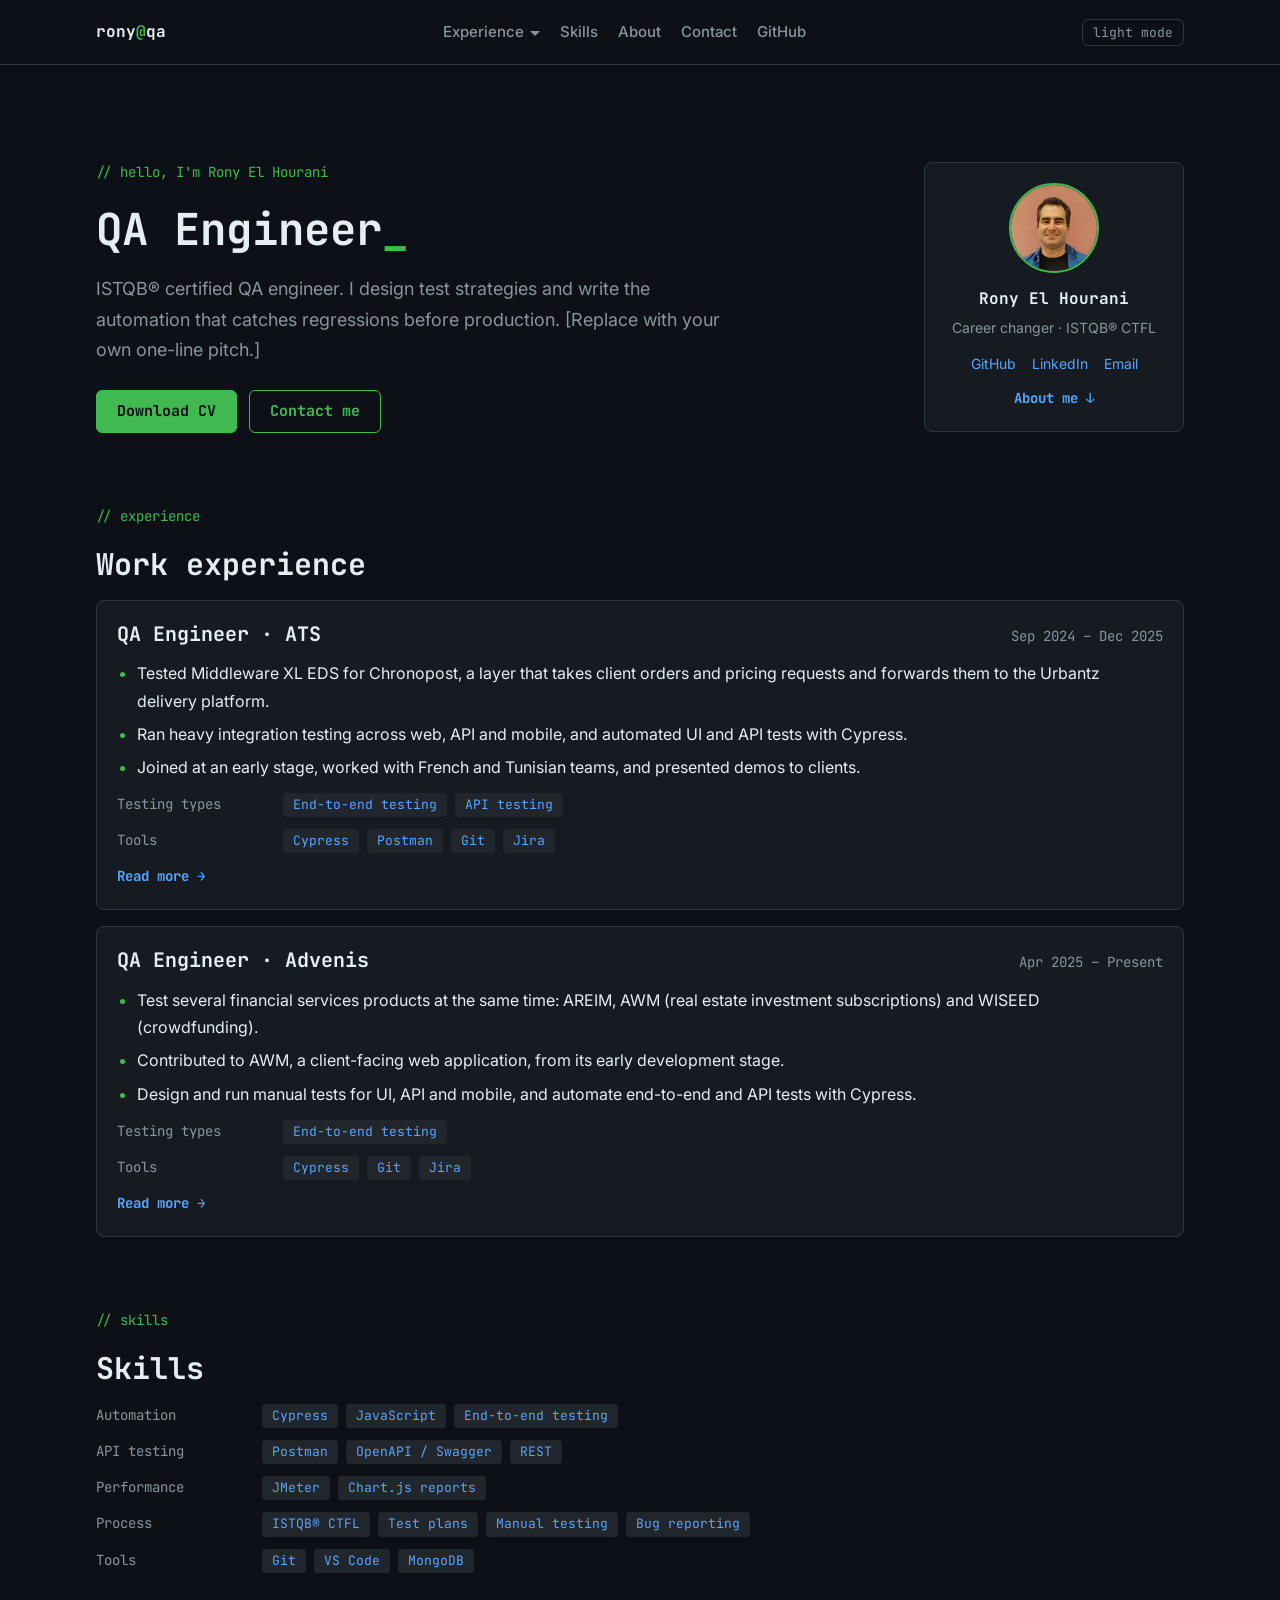
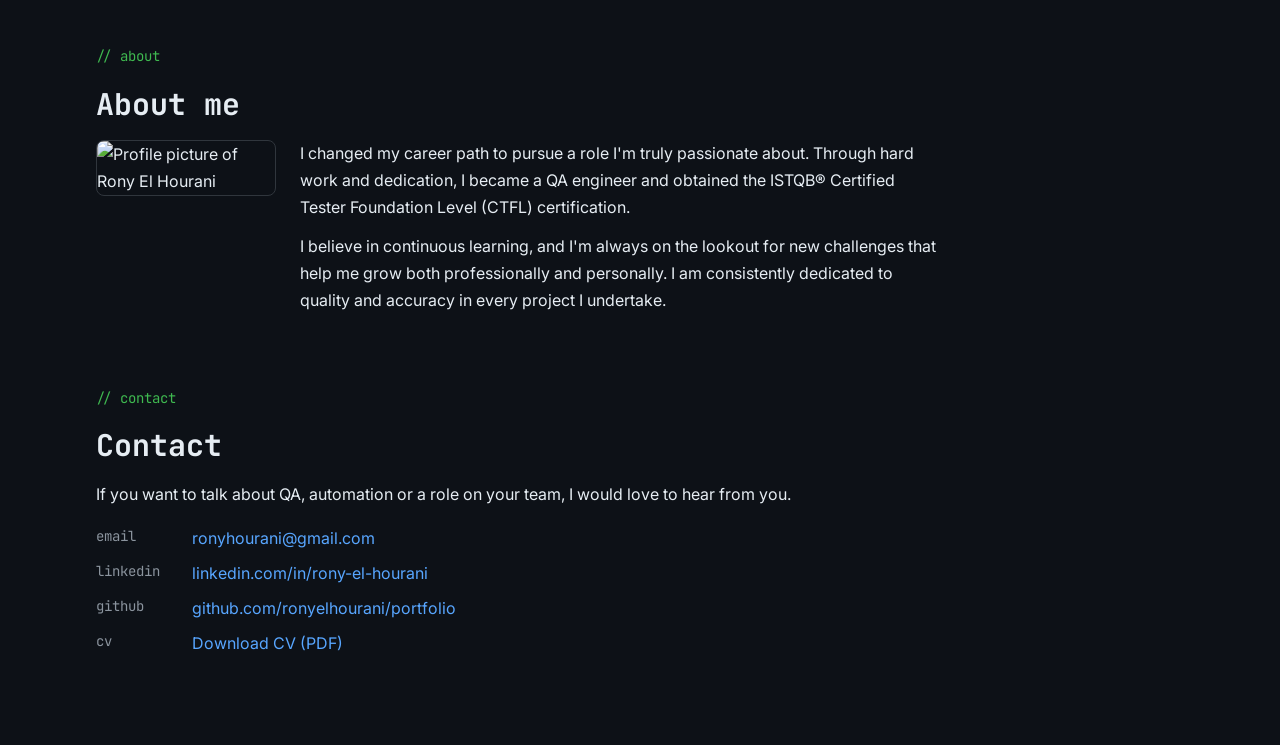
==== index.html @ 50ae33d1 "[Experience] structure ATS and Advenis pages by project and split testing types from tools Co-Author" ====
<!DOCTYPE html>
<html lang="en">
  <head>
    <meta charset="utf-8" />
    <meta name="viewport" content="width=device-width, initial-scale=1" />
    <title>Rony El Hourani - QA Engineer</title>
    <!-- Google tag (gtag.js) -->
    <script
      async
      src="https://www.googletagmanager.com/gtag/js?id=G-P032M511N7"
    ></script>
    <script src="analytics.js"></script>
    <script src="theme-init.js"></script>
    <link rel="stylesheet" href="common.css" />
    <link rel="stylesheet" href="index.css" />
    <script src="commonScript.js" defer></script>
  </head>

  <body>
    <header class="site-header">
      <div class="site-header-inner section-layout">
        <a class="brand" href="index.html">rony<span>@</span>qa</a>
        <nav class="menu">
          <div class="menu-dropdown">
            <a href="#" class="menu-dropdown-toggle">Experience</a>
            <div class="menu-dropdown-list">
              <a href="experience/ats.html">ATS</a>
              <a href="experience/advenis.html">Advenis</a>
            </div>
          </div>
          <a href="#skills">Skills</a>
          <a href="#projects" hidden>Projects</a>
          <a href="#about">About</a>
          <a href="#contact">Contact</a>
          <a
            href="https://github.com/ronyelhourani/portfolio"
            target="_blank"
            rel="noopener noreferrer"
            >GitHub</a
          >
        </nav>
        <button type="button" class="theme-toggle">light mode</button>
      </div>
    </header>

    <main>
      <!-- HERO -->
      <section class="hero section-layout section-properties">
        <div class="hero-main">
          <p class="eyebrow">// hello, I'm Rony El Hourani</p>
          <h1>QA Engineer<span class="cursor">_</span></h1>
          <p class="hero-pitch">
            ISTQB&reg; certified QA engineer. I design test strategies and
            write the automation that catches regressions before production.
            [Replace with your own one-line pitch.]
          </p>
          <div class="hero-actions">
            <a href="cv/Rony-El-Hourani-CV.pdf" class="btn" target="_blank" rel="noopener noreferrer">Download CV</a>
            <a href="#contact" class="btn btn-outline">Contact me</a>
          </div>
        </div>
        <aside class="hero-profile">
          <img
            src="images/profile-face.jpg"
            alt="Rony El Hourani"
            class="hero-profile-photo"
            width="90"
            height="90"
          />
          <p class="hero-profile-name">Rony El Hourani</p>
          <p class="hero-profile-line">Career changer &middot; ISTQB&reg; CTFL</p>
          <ul class="hero-profile-links">
            <li><a href="https://github.com/ronyelhourani/portfolio" target="_blank" rel="noopener noreferrer">GitHub</a></li>
            <li><a href="https://www.linkedin.com/in/rony-el-hourani" target="_blank" rel="noopener noreferrer">LinkedIn</a></li>
            <li><a href="mailto:ronyhourani@gmail.com">Email</a></li>
          </ul>
          <a href="#about" class="hero-profile-about">About me &darr;</a>
        </aside>
      </section>

      <!-- EXPERIENCE -->
      <section id="experience" class="section-layout section-properties">
        <p class="eyebrow">// experience</p>
        <h2>Work experience</h2>
        <ul class="job-cards">
          <li class="job-card">
            <div class="job-card-header">
              <h3>QA Engineer &middot; ATS</h3>
              <span class="job-card-dates">Sep 2024 &ndash; Dec 2025</span>
            </div>
            <ul class="job-card-bullets">
              <li>Tested Middleware XL EDS for Chronopost, a layer that takes client orders and pricing requests and forwards them to the Urbantz delivery platform.</li>
              <li>Ran heavy integration testing across web, API and mobile, and automated UI and API tests with Cypress.</li>
              <li>Joined at an early stage, worked with French and Tunisian teams, and presented demos to clients.</li>
            </ul>
            <dl class="skills-list">
              <div class="skills-group">
                <dt>Testing types</dt>
                <dd class="tags">
                  <span class="tag">End-to-end testing</span>
                  <span class="tag">API testing</span>
                </dd>
              </div>
              <div class="skills-group">
                <dt>Tools</dt>
                <dd class="tags">
                  <span class="tag">Cypress</span>
                  <span class="tag">Postman</span>
                  <span class="tag">Git</span>
                  <span class="tag">Jira</span>
                </dd>
              </div>
            </dl>
            <a href="experience/ats.html" class="job-card-link">Read more &rarr;</a>
          </li>
          <li class="job-card">
            <div class="job-card-header">
              <h3>QA Engineer &middot; Advenis</h3>
              <span class="job-card-dates">Apr 2025 &ndash; Present</span>
            </div>
            <ul class="job-card-bullets">
              <li>Test several financial services products at the same time: AREIM, AWM (real estate investment subscriptions) and WISEED (crowdfunding).</li>
              <li>Contributed to AWM, a client-facing web application, from its early development stage.</li>
              <li>Design and run manual tests for UI, API and mobile, and automate end-to-end and API tests with Cypress.</li>
            </ul>
            <dl class="skills-list">
              <div class="skills-group">
                <dt>Testing types</dt>
                <dd class="tags">
                  <span class="tag">End-to-end testing</span>
                </dd>
              </div>
              <div class="skills-group">
                <dt>Tools</dt>
                <dd class="tags">
                  <span class="tag">Cypress</span>
                  <span class="tag">Git</span>
                  <span class="tag">Jira</span>
                </dd>
              </div>
            </dl>
            <a href="experience/advenis.html" class="job-card-link">Read more &rarr;</a>
          </li>
        </ul>
      </section>

      <!-- SKILLS -->
      <section id="skills" class="section-layout section-properties">
        <p class="eyebrow">// skills</p>
        <h2>Skills</h2>
        <dl class="skills-list">
          <div class="skills-group">
            <dt>Automation</dt>
            <dd class="tags">
              <span class="tag">Cypress</span>
              <span class="tag">JavaScript</span>
              <span class="tag">End-to-end testing</span>
            </dd>
          </div>
          <div class="skills-group">
            <dt>API testing</dt>
            <dd class="tags">
              <span class="tag">Postman</span>
              <span class="tag">OpenAPI / Swagger</span>
              <span class="tag">REST</span>
            </dd>
          </div>
          <div class="skills-group">
            <dt>Performance</dt>
            <dd class="tags">
              <span class="tag">JMeter</span>
              <span class="tag">Chart.js reports</span>
            </dd>
          </div>
          <div class="skills-group">
            <dt>Process</dt>
            <dd class="tags">
              <span class="tag">ISTQB&reg; CTFL</span>
              <span class="tag">Test plans</span>
              <span class="tag">Manual testing</span>
              <span class="tag">Bug reporting</span>
            </dd>
          </div>
          <div class="skills-group">
            <dt>Tools</dt>
            <dd class="tags">
              <span class="tag">Git</span>
              <span class="tag">VS Code</span>
              <span class="tag">MongoDB</span>
            </dd>
          </div>
        </dl>
      </section>

      <!-- EARLIER PROJECTS -->
      <section id="projects" class="section-layout section-properties" hidden>
        <p class="eyebrow">// earlier projects</p>
        <h2>Earlier projects</h2>
        <p class="section-intro">
          Before my first QA job, I built these projects to learn the craft:
          test plans, bug reports and test automation, mainly with Cypress.
        </p>
        <ul class="project-cards-list">
          <!-- End-to-end testing of Twitter-Clone -->
          <li class="project-card">
            <a
              href="projects/qa/twitter-clone-e2e/twitter-clone.html"
              class="project-card-link"
            >
              <div class="title-and-chip">
                <h3>Twitter-Clone</h3>
                <span class="project-card-chip">End-to-End</span>
              </div>
              <p class="project-card-link-description">
                End-to-end testing of Twitter-Clone
              </p>
              <div class="tags">
                <span class="tag">Cypress</span>
                <span class="tag">JavaScript</span>
                <span class="tag">MongoDB</span>
              </div>
              <figure class="project-card-image">
                <img
                  src="images/project-card-images/twitter-clone-e2e-card-link.png"
                  alt="Twitter-Clone-end-to-end-testing"
                  loading="lazy"
                />
              </figure>
              <p class="see-more">See more &rarr;</p>
            </a>
          </li>
          <!-- End-to-end testing of Billzer -->
          <li class="project-card">
            <a
              href="projects/qa/billzer/billzer.html"
              class="project-card-link"
            >
              <div class="title-and-chip">
                <h3>Billzer</h3>
                <span class="project-card-chip">End-to-End</span>
              </div>
              <p class="project-card-link-description">
                End-to-end testing of Billzer
              </p>
              <div class="tags">
                <span class="tag">Cypress</span>
                <span class="tag">JavaScript</span>
              </div>
              <figure class="project-card-image">
                <img
                  src="images/project-card-images/billzer-card-link.png"
                  alt="Billzer-end-to-end-testing"
                  loading="lazy"
                />
              </figure>
              <p class="see-more">See more &rarr;</p>
            </a>
          </li>
          <!-- End-to-end testing of TodoListMe -->
          <li class="project-card">
            <a
              href="projects/qa/todolistme/todolistme.html"
              class="project-card-link"
            >
              <div class="title-and-chip">
                <h3>TodoListMe</h3>
                <span class="project-card-chip">End-to-End</span>
              </div>
              <p class="project-card-link-description">
                End-to-end testing of TodoListMe
              </p>
              <div class="tags">
                <span class="tag">Cypress</span>
                <span class="tag">JavaScript</span>
              </div>
              <figure class="project-card-image">
                <img
                  src="images/project-card-images/todolistme-card-link.png"
                  alt="TodoListMe-end-to-end-testing"
                  loading="lazy"
                />
              </figure>
              <p class="see-more">See more &rarr;</p>
            </a>
          </li>
          <!-- API testing of Twitter-Clone -->
          <li class="project-card">
            <a
              href="projects/qa/twitter-clone-API-testing/twitter-clone-API.html"
              class="project-card-link"
            >
              <div class="title-and-chip">
                <h3>Twitter-Clone</h3>
                <span class="project-card-chip">API</span>
              </div>
              <p class="project-card-link-description">
                API testing of Twitter-Clone
              </p>
              <div class="tags">
                <span class="tag">Cypress</span>
                <span class="tag">JavaScript</span>
                <span class="tag">Postman</span>
                <span class="tag">OpenAPI / Swagger</span>
                <span class="tag">MongoDB</span>
              </div>
              <figure class="project-card-image">
                <img
                  src="images/project-card-images/twitter-clone-API-card-link.png"
                  alt="Twitter-Clone-API-testing"
                  loading="lazy"
                />
              </figure>
              <p class="see-more">See more &rarr;</p>
            </a>
          </li>
          <!-- API testing of REST Countries -->
          <li class="project-card">
            <a
              href="projects/qa/restcountries/restcountries.html"
              class="project-card-link"
            >
              <div class="title-and-chip">
                <h3>REST Countries</h3>
                <span class="project-card-chip">API</span>
              </div>
              <p class="project-card-link-description">
                API testing of REST Countries
              </p>
              <div class="tags">
                <span class="tag">Cypress</span>
                <span class="tag">JavaScript</span>
                <span class="tag">Postman</span>
                <span class="tag">OpenAPI / Swagger</span>
              </div>
              <figure class="project-card-image">
                <img
                  src="images/project-card-images/restcountries-card-link.png"
                  alt="Restcountries-API-testing"
                  loading="lazy"
                />
              </figure>
              <p class="see-more">See more &rarr;</p>
            </a>
          </li>
          <!-- Twitter-Clone-Performance-testing -->
          <li class="project-card">
            <a
              href="projects/qa/twitter-clone-performance-testing/twitter-clone-performance.html"
              class="project-card-link"
            >
              <div class="title-and-chip">
                <h3>Twitter-Clone</h3>
                <span class="project-card-chip">Performance</span>
              </div>
              <p class="project-card-link-description">
                Performance testing of Twitter-Clone
              </p>
              <div class="tags">
                <span class="tag">JMeter</span>
              </div>
              <figure class="project-card-image">
                <img
                  src="images/project-card-images/twitter-clone-performance-card-link.png"
                  alt="Twitter-Clone-performance-testing"
                  loading="lazy"
                />
              </figure>
              <p class="see-more">See more &rarr;</p>
            </a>
          </li>
        </ul>
      </section>

      <!-- ABOUT -->
      <section id="about" class="section-layout section-properties">
        <p class="eyebrow">// about</p>
        <h2>About me</h2>
        <div class="about-content">
          <img
            src="images/Profile-picture2.jpg"
            alt="Profile picture of Rony El Hourani"
            class="about-picture"
            loading="lazy"
          />
          <div class="about-text">
            <p>
              I changed my career path to pursue a role I'm truly passionate
              about. Through hard work and dedication, I became a QA engineer
              and obtained the ISTQB&reg; Certified Tester Foundation Level
              (CTFL) certification.
            </p>
            <p>
              I believe in continuous learning, and I'm always on the lookout
              for new challenges that help me grow both professionally and
              personally. I am consistently dedicated to quality and accuracy
              in every project I undertake.
            </p>
          </div>
        </div>
      </section>

      <!-- CONTACT -->
      <section id="contact" class="contact section-layout section-properties">
        <p class="eyebrow">// contact</p>
        <h2>Contact</h2>
        <p>
          If you want to talk about QA, automation or a role on your team, I
          would love to hear from you.
        </p>
        <ul class="contact-list">
          <li>
            <span class="contact-label">email</span>
            <a href="mailto:ronyhourani@gmail.com">ronyhourani@gmail.com</a>
          </li>
          <li>
            <span class="contact-label">linkedin</span>
            <a
              href="https://www.linkedin.com/in/rony-el-hourani"
              target="_blank"
              rel="noopener noreferrer"
              >linkedin.com/in/rony-el-hourani</a
            >
          </li>
          <li>
            <span class="contact-label">github</span>
            <a
              href="https://github.com/ronyelhourani/portfolio"
              target="_blank"
              rel="noopener noreferrer"
              >github.com/ronyelhourani/portfolio</a
            >
          </li>
          <li>
            <span class="contact-label">cv</span>
            <a href="cv/Rony-El-Hourani-CV.pdf" target="_blank" rel="noopener noreferrer">Download CV (PDF)</a>
          </li>
        </ul>
      </section>
    </main>
  </body>
</html>
---- common.css ----
@import url("https://fonts.googleapis.com/css2?family=Inter:wght@400;500;600&family=JetBrains+Mono:wght@400;500;700&display=swap");

/* Design: dark and technical. Dark is the default, light is a toggle (data-theme="light" on <html>). */
:root {
  --bg: #0d1117;
  --surface: #161b22;
  --surface-2: #21262d;
  --border: #30363d;
  --text: #e6edf3;
  --muted: #8b949e;
  --accent: #3fb950;
  --accent-fg: #0d1117;
  --link: #58a6ff;
  --pass: #3fb950;
  --fail: #f85149;
  --terminal-bg: #010409;
  --terminal-text: #e6edf3;

  --font-body: Inter, system-ui, "Segoe UI", sans-serif;
  --font-mono: "JetBrains Mono", ui-monospace, Consolas, monospace;

  --text-size: 16px;
  --radius: 8px;
  --header-height: 64px;
  color-scheme: dark;
}

:root[data-theme="light"] {
  --bg: #ffffff;
  --surface: #f6f8fa;
  --surface-2: #eaeef2;
  --border: #d0d7de;
  --text: #1f2328;
  --muted: #59636e;
  --accent: #1a7f37;
  --accent-fg: #ffffff;
  --link: #0969da;
  --pass: #1a7f37;
  --fail: #cf222e;
  --terminal-bg: #0d1117;
  --terminal-text: #e6edf3;
  color-scheme: light;
}

/* Lets the hidden attribute win over display rules such as .section-properties */
[hidden] {
  display: none !important;
}

/*      --------------------        ELEMENTS        -----------------------------       */
* {
  margin: 0;
  padding: 0;
  box-sizing: border-box;
}

html {
  scroll-behavior: smooth;
}

@media (prefers-reduced-motion: reduce) {
  html {
    scroll-behavior: auto;
  }
}

[id] {
  scroll-margin-top: calc(var(--header-height) + 16px);
}

body {
  background-color: var(--bg);
  color: var(--text);
  font-family: var(--font-body);
  font-size: var(--text-size);
  line-height: 1.7;
  padding-bottom: 40px;
}

img {
  max-width: 100%;
}

a {
  color: var(--link);
  text-decoration: none;
}

a:hover {
  text-decoration: underline;
}

a:focus-visible,
button:focus-visible {
  outline: 2px solid var(--accent);
  outline-offset: 2px;
}

ul {
  list-style: none;
}

h1,
h2,
h3,
h4,
h5 {
  font-family: var(--font-mono);
  color: var(--text);
  line-height: 1.3;
  text-wrap: balance;
}

h1 {
  font-size: clamp(28px, 5vw, 44px);
}

h2 {
  font-size: clamp(22px, 3.5vw, 30px);
}

h3 {
  font-size: 20px;
}

h4 {
  font-size: 17px;
}

p {
  color: var(--text);
}

::-webkit-scrollbar {
  width: 8px;
  height: 8px;
}

::-webkit-scrollbar-thumb {
  background: var(--border);
  border-radius: 10px;
}

/*      --------------------        COMPONENTS        -----------------------------       */
.section-layout {
  max-width: 1088px;
  margin-left: auto;
  margin-right: auto;
  width: calc(100% - 32px);
}

.section-properties {
  display: flex;
  flex-direction: column;
  gap: 16px;
  padding-top: 48px;
}

@media screen and (min-width: 768px) {
  .section-properties {
    padding-top: 72px;
  }
}

/* Small section label, e.g. "// experience" */
.eyebrow {
  font-family: var(--font-mono);
  font-size: 14px;
  color: var(--accent);
}

/* BUTTONS (use on <a> or <button>) */
.btn {
  display: inline-block;
  padding: 10px 20px;
  font-family: var(--font-mono);
  font-size: 15px;
  font-weight: 700;
  line-height: 1.4;
  border-radius: 6px;
  border: 1px solid var(--accent);
  background-color: var(--accent);
  color: var(--accent-fg);
  cursor: pointer;
}

.btn:hover {
  text-decoration: none;
  opacity: 0.9;
}

.btn-outline {
  background-color: transparent;
  color: var(--accent);
}

/* TAGS (tools and skills) */
.tags {
  display: flex;
  flex-wrap: wrap;
  gap: 8px;
}

.tag {
  font-family: var(--font-mono);
  font-size: 13px;
  line-height: 1.4;
  padding: 3px 10px;
  border-radius: 4px;
  background-color: var(--surface-2);
  color: var(--link);
}

/* THe goal of this class is to remove some content when reading the portfolio on a small screen so that the small screen is not filled with long paragraphs */
@media screen and (max-width: 800px) {
  .sentences-removed-on-small-screen {
    display: none;
  }
}

/* COMPONENT: Text-and-icons */
.text-and-icons-list {
  display: flex;
  flex-wrap: wrap;
  align-items: center;
  row-gap: 6px;
  column-gap: 16px;
}

/* COMPONENT: text-and-icon */
.text-and-icon {
  display: inline-flex;
  align-items: baseline;
  gap: 6px;
}

.text-and-icon a {
  color: var(--muted);
  font-weight: 500;
}

.text-and-icon a:hover {
  color: var(--accent);
}

.text-and-icon i {
  color: var(--muted);
}

.text-and-icon .logo-image {
  width: 16px;
  align-self: center;
}

/* ----------------------------     HEADER / NAVIGATION ---------------------------------    */
.site-header {
  position: sticky;
  top: 0;
  z-index: 100;
  background-color: var(--bg);
  border-bottom: 1px solid var(--border);
}

.site-header-inner {
  min-height: var(--header-height);
  display: flex;
  flex-wrap: wrap;
  align-items: center;
  justify-content: space-between;
  column-gap: 24px;
  row-gap: 4px;
  padding-block: 8px;
}

.brand {
  font-family: var(--font-mono);
  font-weight: 700;
  color: var(--text);
}

.brand:hover {
  text-decoration: none;
}

.brand span {
  color: var(--accent);
}

.menu {
  display: flex;
  flex-wrap: wrap;
  align-items: center;
  gap: 4px 20px;
  font-size: 15px;
}

.menu a {
  color: var(--muted);
  font-weight: 500;
}

.menu a:hover {
  color: var(--text);
  text-decoration: none;
}

/* EXPERIENCE DROPDOWN */
.menu-dropdown {
  position: relative;
}

.menu-dropdown-toggle::after {
  content: "";
  display: inline-block;
  margin-left: 6px;
  vertical-align: middle;
  border-top: 5px solid currentColor;
  border-left: 5px solid transparent;
  border-right: 5px solid transparent;
}

.menu-dropdown-list {
  display: none;
  flex-direction: column;
  position: absolute;
  top: 100%;
  left: 0;
  margin-top: 8px;
  min-width: 160px;
  padding: 6px 0;
  background-color: var(--surface);
  border: 1px solid var(--border);
  border-radius: 6px;
}

.menu-dropdown-list a {
  padding: 6px 20px;
}

.menu-dropdown-list a:hover {
  background-color: var(--surface-2);
}

.menu-dropdown.open .menu-dropdown-list {
  display: flex;
}

.theme-toggle {
  font-family: var(--font-mono);
  font-size: 13px;
  padding: 4px 10px;
  border-radius: 6px;
  border: 1px solid var(--border);
  background-color: transparent;
  color: var(--muted);
  cursor: pointer;
}

.theme-toggle:hover {
  color: var(--text);
  border-color: var(--muted);
}

/* -----------------      CONTACT / FOOTER -------------------------    */
.contact {
  margin-bottom: 48px;
}

/* -----------------   ACCORDION ----------------------  */
.accordion-item {
  cursor: pointer;
  gap: 0;
  transition: gap 0.2s;
}

.accordion-title {
  position: relative;
  display: flex;
  align-items: center;
  justify-content: space-between;
}

/* The below is related to JavaScript */
.accordion-item .accordion-hidden-content {
  width: 100%;
  overflow: hidden;
  max-height: 0px;
  transition: max-height 0.5s;
}

.accordion-item.open {
  gap: 20px;
  transition: gap 0.2s;
}

.accordion-item.open .accordion-hidden-content {
  overflow: auto;
  max-height: 400px;
  transition: max-height 0.5s;
}

.accordion-title .accordion-title-icon {
  font-family: var(--font-mono);
  font-size: 20px;
  color: var(--accent);
  padding-right: 10px;
  padding-left: 30px;
  align-self: flex-start;
}

/* -------------------    PROJECT DETAILS ------------------    */
.project-details {
  padding-bottom: 24px;
}

.project-details h1 {
  font-size: clamp(24px, 4vw, 34px);
}

.project-details h2 {
  font-size: 24px;
}

.project-details h3 {
  font-size: 20px;
}

.project-details h4 {
  font-size: 17px;
}

.project-details h5 {
  font-size: 16px;
}

/* -------  Project-intro ------ */
.project-intro p,
.project-intro span {
  font-size: 15px;
}

.project-intro .project-introduction {
  margin-top: 8px;
}

.project-introduction a {
  color: var(--link);
  font-size: 15px;
}

.project-intro .text-and-icons-list {
  margin-top: 8px;
}

.project-intro .text-and-icons-list .text-and-icon a {
  font-size: 15px;
}

.project-intro hr {
  margin-top: 16px;
  border: 0;
  border-top: 1px solid var(--border);
}

/* ------- Project-content ------ */
.project-content {
  display: flex;
  gap: 32px;
}

.project-content * {
  font-size: 16px;
}

.project-content-main {
  width: 100%;
  min-width: 0;
}

@media screen and (min-width: 1024px) {
  .project-content-main {
    max-width: calc(100% - 250px);
  }
}

.project-content-main .project-content-section {
  /* We added a transparent border in order to prevent margin-collapse */
  border: 1px solid transparent;
}

.project-content-section .project-section-title {
  margin-top: 25px;
  margin-bottom: 25px;
}

.project-section-title {
  padding-left: 16px;
  position: relative;
}

.project-section-title::before {
  content: "";
  position: absolute;
  top: 0;
  left: 0;
  width: 4px;
  height: 100%;
  background: var(--accent);
  border-radius: 2px;
}

.project-content-section .project-section-title.first-section-title {
  margin-top: 20px;
}

.project-content-section .project-section-details {
  margin-top: 20px;
  margin-bottom: 20px;
  display: flex;
  flex-direction: column;
  gap: 20px;
}

.project-section-details a {
  color: var(--link);
  font-weight: 400;
}

.project-video {
  width: 100%;
  height: 400px;
  border: 0;
}

/* COMPONENT: project-test-cases */
.project-test-cases {
  display: flex;
  flex-direction: column;
  gap: 20px;
}

.test-suite {
  display: flex;
  flex-direction: column;
  padding: 12px 16px;
  background-color: var(--surface);
  border: 1px solid var(--border);
  border-radius: var(--radius);
}

.test-suite-table {
  width: 100%;
  max-height: 400px;
  overflow: auto;
}

.test-suite-table tr {
  border-bottom: 1px solid var(--border);
}

.test-suite-table th,
.test-suite-table td {
  padding: 10px;
  text-align: left;
  vertical-align: top;
}

.test-case-plan-column {
  width: 20%;
  min-width: 50px;
}

.test-case-action-column {
  width: 40%;
  min-width: 300px;
}

.test-case-expectedResults-column {
  width: 40%;
  min-width: 300px;
}

.test-case-title {
  font-weight: 700;
}

/* COMPONENT: project-test-report (always a terminal, in both themes) */
.project-test-report {
  width: 100%;
  max-height: 400px;
  overflow: auto;
  background-color: var(--terminal-bg);
  border: 1px solid var(--border);
  border-radius: var(--radius);
  padding: 8px 12px;
}

.project-test-report p {
  font-family: var(--font-mono);
  color: var(--terminal-text);
}

.status-pass {
  color: var(--pass);
}

.status-fail {
  color: var(--fail);
}

/* COMPONENT: project-bug-report */
.project-bug-report {
  padding-top: 20px;
  border-top: 1px solid var(--border);
  display: flex;
  flex-direction: column;
  gap: 20px;
}

.bug {
  display: flex;
  flex-direction: column;
}

.bug-description {
  display: flex;
  flex-direction: column;
  gap: 10px;
}

.bug-description ol {
  padding-left: 40px;
}

.bug img {
  max-width: 500px;
}

/* COMPONENT: project-specifications */
.project-specifications {
  display: flex;
  flex-direction: column;
  width: 100%;
  overflow: auto;
  max-height: 400px;
}

.project-specifications li {
  padding-left: 20px;
}

/* -----------  COMPONENT: Table of contents --------  */
.table-of-contents {
  display: none;
}

@media screen and (min-width: 1024px) {
  .table-of-contents {
    display: block;
    width: 250px;
    padding-top: 16px;
    padding-bottom: 16px;
    position: sticky;
    top: calc(var(--header-height) + 32px);
    align-self: flex-start;
  }
}

.table-of-contents .table-of-contents-content {
  margin-top: 16px;
}

.table-of-contents-content {
  display: flex;
  flex-direction: column;
  gap: 8px;
}

.table-of-contents-section-title {
  color: var(--muted);
  font-weight: 500;
  font-size: 14px;
}

.table-of-contents-section-title:hover,
.table-of-contents-section-title:focus {
  color: var(--accent);
}

/* ------------       PERFORMANCE   ----------------   */
.scenario-implementation {
  display: flex;
  flex-direction: column;
}

.scenario-implementation img {
  max-width: 1200px;
}

.chart-container {
  width: 100%;
  overflow: auto;
}

canvas {
  display: block;
  margin: auto;
  width: 800px;
  height: 400px;
}

/* Chart.js draws dark text, so the chart always sits on a light panel in both themes */
.chart-container {
  background-color: #ffffff;
  border-radius: var(--radius);
}
---- index.css ----
/* COMPONENT: hero (headline on the left, small profile card on the right) */
.hero {
  padding-top: 64px;
  flex-direction: row;
  flex-wrap: wrap;
  align-items: center;
  justify-content: space-between;
  gap: 32px;
}

@media screen and (min-width: 768px) {
  .hero {
    padding-top: 96px;
  }
}

.hero-main {
  flex: 1 1 380px;
  min-width: 0;
  display: flex;
  flex-direction: column;
  gap: 16px;
}

.hero-profile {
  flex: 0 1 260px;
  min-width: 0;
  display: flex;
  flex-direction: column;
  align-items: center;
  gap: 4px;
  padding: 20px;
  text-align: center;
  background-color: var(--surface);
  border: 1px solid var(--border);
  border-radius: var(--radius);
}

.hero-profile-photo {
  width: 90px;
  height: 90px;
  border-radius: 50%;
  object-fit: cover;
  border: 2px solid var(--accent);
}

.hero-profile-name {
  margin-top: 8px;
  font-family: var(--font-mono);
  font-weight: 700;
}

.hero-profile-line {
  font-size: 14px;
  color: var(--muted);
}

.hero-profile-links {
  display: flex;
  flex-wrap: wrap;
  justify-content: center;
  gap: 4px 16px;
  margin-top: 8px;
  font-size: 14px;
}

.hero-profile-about {
  margin-top: 8px;
  font-family: var(--font-mono);
  font-size: 14px;
  font-weight: 700;
}

.hero .cursor {
  color: var(--accent);
  animation: blink 1.1s steps(1) infinite;
}

@keyframes blink {
  50% {
    opacity: 0;
  }
}

@media (prefers-reduced-motion: reduce) {
  .hero .cursor {
    animation: none;
  }
}

.hero-pitch {
  max-width: 640px;
  color: var(--muted);
  font-size: 18px;
}

.hero-actions {
  display: flex;
  flex-wrap: wrap;
  gap: 12px;
  margin-top: 8px;
}

.section-intro {
  max-width: 640px;
  color: var(--muted);
}

/* COMPONENT: job-cards (experience) */
.job-cards {
  display: flex;
  flex-direction: column;
  gap: 16px;
}

.job-card {
  display: flex;
  flex-direction: column;
  gap: 12px;
  padding: 20px;
  background-color: var(--surface);
  border: 1px solid var(--border);
  border-radius: var(--radius);
}

.job-card-header {
  display: flex;
  flex-wrap: wrap;
  align-items: baseline;
  justify-content: space-between;
  gap: 4px 16px;
}

.job-card-dates {
  font-family: var(--font-mono);
  font-size: 14px;
  color: var(--muted);
}

.job-card-bullets {
  display: flex;
  flex-direction: column;
  gap: 6px;
  padding-left: 20px;
  list-style: disc;
}

.job-card-bullets li::marker {
  color: var(--accent);
}

.job-card-link {
  font-family: var(--font-mono);
  font-size: 14px;
  font-weight: 700;
}

/* COMPONENT: skills-list */
.skills-list {
  display: flex;
  flex-direction: column;
  gap: 12px;
}

.skills-group {
  display: grid;
  grid-template-columns: 1fr;
  gap: 6px;
}

@media screen and (min-width: 768px) {
  .skills-group {
    grid-template-columns: 160px 1fr;
    align-items: baseline;
  }
}

.skills-group dt {
  font-family: var(--font-mono);
  font-size: 14px;
  color: var(--muted);
}

/* COMPONENT: project-cards-list */
.project-cards-list {
  display: grid;
  grid-template-columns: 1fr;
  gap: 20px;
}

@media screen and (min-width: 768px) {
  .project-cards-list {
    grid-template-columns: repeat(2, 1fr);
  }
}

@media screen and (min-width: 1024px) {
  .project-cards-list {
    grid-template-columns: repeat(3, 1fr);
  }
}

/* COMPONENT: project-card */
.project-card {
  background-color: var(--surface);
  border: 1px solid var(--border);
  border-radius: var(--radius);
  transition: border-color 0.2s;
}

.project-card:hover {
  border-color: var(--accent);
}

.project-card-link {
  display: flex;
  flex-direction: column;
  gap: 10px;
  height: 100%;
  padding: 20px;
  color: var(--text);
}

.project-card-link:hover {
  text-decoration: none;
}

.project-card-link-description {
  color: var(--muted);
}

.title-and-chip {
  display: flex;
  flex-wrap: wrap;
  align-items: center;
  gap: 8px;
}

.project-card-chip {
  font-family: var(--font-mono);
  font-size: 12px;
  padding: 2px 8px;
  border: 1px solid var(--border);
  border-radius: 99px;
  color: var(--muted);
}

.project-card-image {
  margin-top: auto;
  border: 1px solid var(--border);
  border-radius: 6px;
  overflow: hidden;
}

.project-card-image img {
  display: block;
  width: 100%;
}

.see-more {
  font-family: var(--font-mono);
  font-size: 14px;
  font-weight: 700;
  color: var(--accent);
}

/* COMPONENT: about */
.about-content {
  display: flex;
  flex-wrap: wrap;
  gap: 24px;
  align-items: flex-start;
}

.about-picture {
  width: 180px;
  border-radius: var(--radius);
  border: 1px solid var(--border);
}

.about-text {
  flex: 1 1 320px;
  max-width: 640px;
  min-width: 0;
  display: flex;
  flex-direction: column;
  gap: 12px;
}

/* COMPONENT: contact-list */
.contact-list {
  display: flex;
  flex-direction: column;
  gap: 8px;
}

.contact-list li {
  display: flex;
  flex-wrap: wrap;
  gap: 4px 16px;
}

.contact-label {
  font-family: var(--font-mono);
  font-size: 14px;
  color: var(--muted);
  min-width: 80px;
}
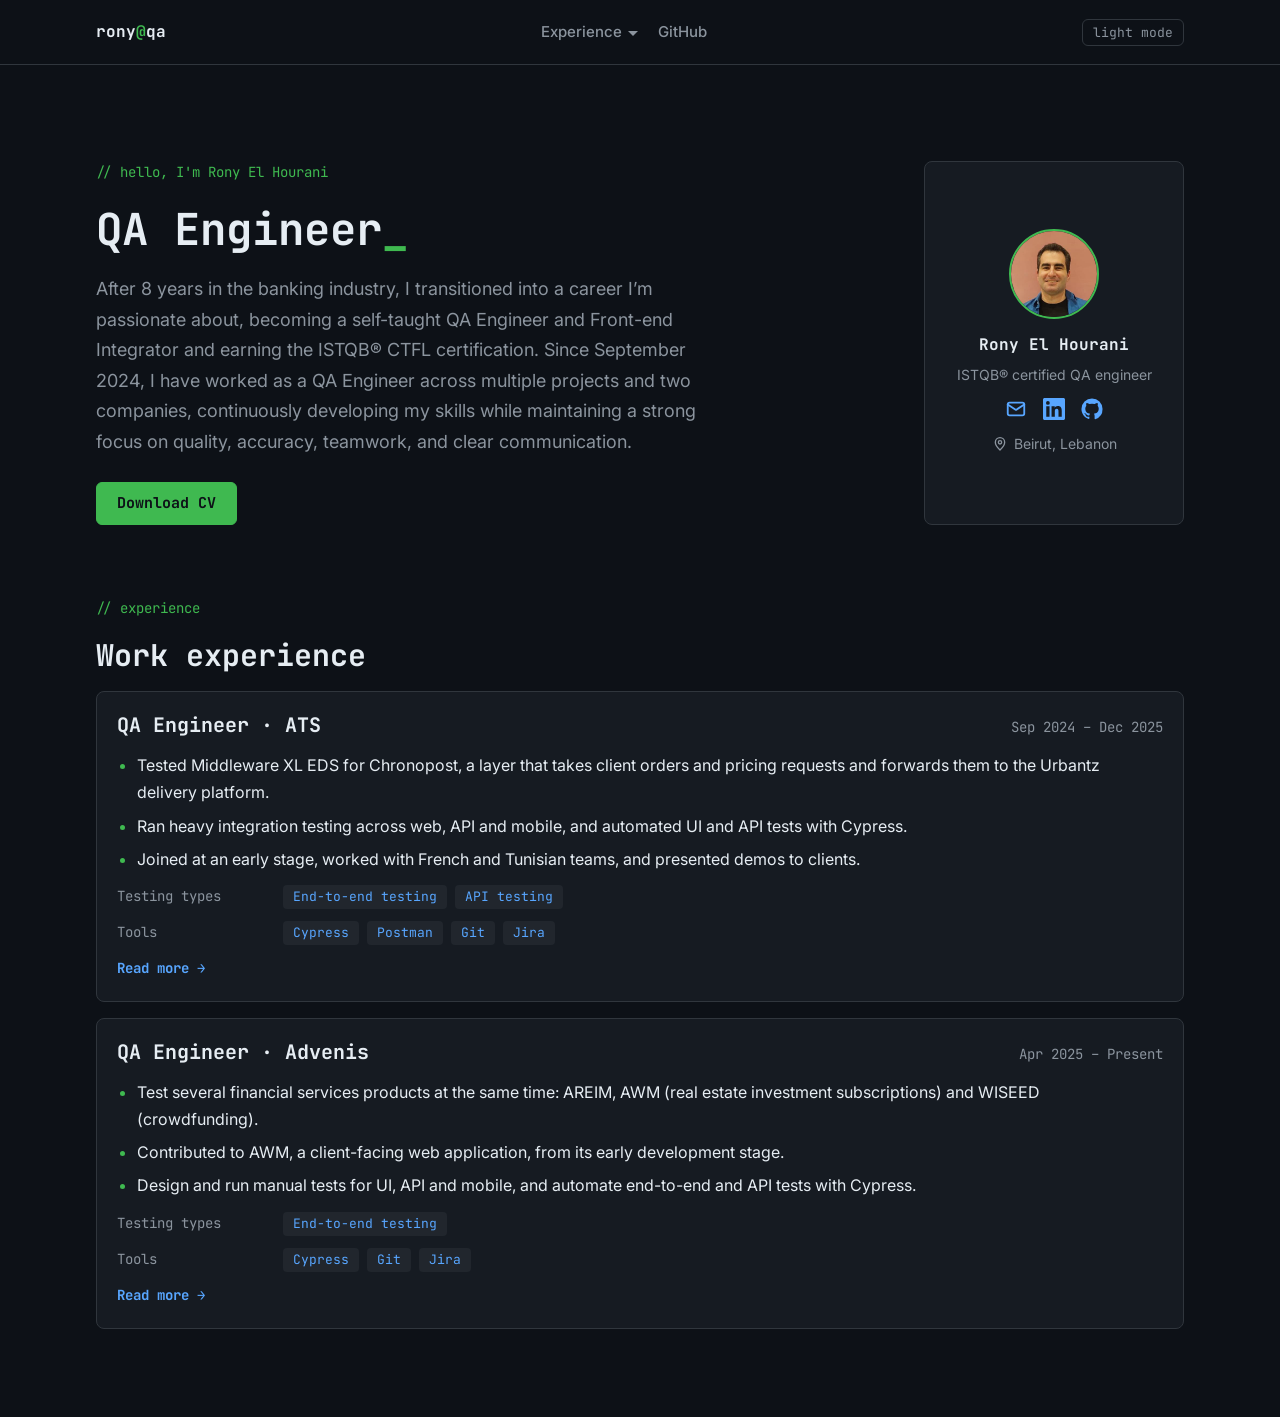
==== commit e71703e2: "[Home] rework hero profile card and remove Skills, About and Contact sections Co-Authored-By: Claude" ====
--- a/index.html
+++ b/index.html
@@ -28,10 +28,7 @@
               <a href="experience/advenis.html">Advenis</a>
             </div>
           </div>
-          <a href="#skills">Skills</a>
           <a href="#projects" hidden>Projects</a>
-          <a href="#about">About</a>
-          <a href="#contact">Contact</a>
           <a
             href="https://github.com/ronyelhourani/portfolio"
             target="_blank"
@@ -50,31 +47,55 @@
           <p class="eyebrow">// hello, I'm Rony El Hourani</p>
           <h1>QA Engineer<span class="cursor">_</span></h1>
           <p class="hero-pitch">
-            ISTQB&reg; certified QA engineer. I design test strategies and
-            write the automation that catches regressions before production.
-            [Replace with your own one-line pitch.]
+            After 8 years in the banking industry, I transitioned into a career
+            I&rsquo;m passionate about, becoming a self-taught QA Engineer and
+            Front-end Integrator and earning the ISTQB&reg; CTFL
+            certification. Since September 2024, I have worked as a QA Engineer
+            across multiple projects and two companies, continuously developing
+            my skills while maintaining a strong focus on quality, accuracy,
+            teamwork, and clear communication.
           </p>
           <div class="hero-actions">
             <a href="cv/Rony-El-Hourani-CV.pdf" class="btn" target="_blank" rel="noopener noreferrer">Download CV</a>
-            <a href="#contact" class="btn btn-outline">Contact me</a>
           </div>
         </div>
         <aside class="hero-profile">
-          <img
-            src="images/profile-face.jpg"
-            alt="Rony El Hourani"
-            class="hero-profile-photo"
-            width="90"
-            height="90"
-          />
+          <div class="hero-profile-fill" aria-hidden="true">
+            <img src="images/Profile-picture2.jpg" alt="" width="1093" height="1389" />
+            <div class="hero-profile-fill-text">
+              <p class="hero-profile-name">Rony El Hourani</p>
+              <p class="hero-profile-line">ISTQB&reg; certified QA engineer</p>
+            </div>
+          </div>
+          <div class="hero-profile-photo-slot">
+            <div class="hero-profile-photo" tabindex="0" role="img" aria-label="Rony El Hourani">
+              <img src="images/profile-face.jpg" alt="" width="90" height="90" />
+            </div>
+          </div>
           <p class="hero-profile-name">Rony El Hourani</p>
-          <p class="hero-profile-line">Career changer &middot; ISTQB&reg; CTFL</p>
+          <p class="hero-profile-line">ISTQB&reg; certified QA engineer</p>
           <ul class="hero-profile-links">
-            <li><a href="https://github.com/ronyelhourani/portfolio" target="_blank" rel="noopener noreferrer">GitHub</a></li>
-            <li><a href="https://www.linkedin.com/in/rony-el-hourani" target="_blank" rel="noopener noreferrer">LinkedIn</a></li>
-            <li><a href="mailto:ronyhourani@gmail.com">Email</a></li>
+            <li class="hero-profile-email">
+              <a href="mailto:ronyhourani@gmail.com" aria-label="Email">
+                <svg viewBox="0 0 24 24" width="22" height="22" fill="none" stroke="currentColor" stroke-width="2" stroke-linecap="round" stroke-linejoin="round" aria-hidden="true"><rect x="3" y="5" width="18" height="14" rx="2"/><path d="m3 7 9 6 9-6"/></svg>
+              </a>
+              <span class="hero-profile-email-popup">ronyhourani@gmail.com</span>
+            </li>
+            <li>
+              <a href="https://www.linkedin.com/in/rony-el-hourani" target="_blank" rel="noopener noreferrer" aria-label="LinkedIn">
+                <svg viewBox="0 0 24 24" width="22" height="22" fill="currentColor" aria-hidden="true"><path d="M20.45 20.45h-3.56v-5.57c0-1.33-.03-3.04-1.85-3.04-1.86 0-2.14 1.45-2.14 2.94v5.67H9.34V9h3.42v1.56h.05c.48-.9 1.64-1.85 3.37-1.85 3.6 0 4.27 2.37 4.27 5.46v6.28ZM5.34 7.43a2.06 2.06 0 1 1 0-4.12 2.06 2.06 0 0 1 0 4.12ZM7.12 20.45H3.56V9h3.56v11.45ZM22.22 0H1.77C.79 0 0 .77 0 1.73v20.54C0 23.23.79 24 1.77 24h20.45c.98 0 1.78-.77 1.78-1.73V1.73C24 .77 23.2 0 22.22 0Z"/></svg>
+              </a>
+            </li>
+            <li>
+              <a href="https://github.com/ronyelhourani" target="_blank" rel="noopener noreferrer" aria-label="GitHub">
+                <svg viewBox="0 0 24 24" width="22" height="22" fill="currentColor" aria-hidden="true"><path d="M12 .5A11.5 11.5 0 0 0 .5 12c0 5.08 3.29 9.39 7.86 10.91.58.1.79-.25.79-.56v-2c-3.2.7-3.87-1.37-3.87-1.37-.52-1.33-1.28-1.69-1.28-1.69-1.05-.71.08-.7.08-.7 1.15.08 1.76 1.19 1.76 1.19 1.03 1.76 2.7 1.25 3.36.96.1-.75.4-1.25.73-1.54-2.55-.29-5.24-1.28-5.24-5.69 0-1.26.45-2.28 1.18-3.09-.12-.29-.51-1.46.11-3.05 0 0 .96-.31 3.15 1.18a10.9 10.9 0 0 1 5.74 0c2.19-1.49 3.15-1.18 3.15-1.18.62 1.59.23 2.76.11 3.05.74.81 1.18 1.83 1.18 3.09 0 4.42-2.69 5.39-5.25 5.68.41.36.78 1.06.78 2.14v3.17c0 .31.21.67.8.56A11.5 11.5 0 0 0 23.5 12 11.5 11.5 0 0 0 12 .5Z"/></svg>
+              </a>
+            </li>
           </ul>
-          <a href="#about" class="hero-profile-about">About me &darr;</a>
+          <p class="hero-profile-location">
+            <svg viewBox="0 0 24 24" width="16" height="16" fill="none" stroke="currentColor" stroke-width="2" stroke-linecap="round" stroke-linejoin="round" aria-hidden="true"><path d="M12 21s-7-6.2-7-11.5a7 7 0 0 1 14 0C19 14.8 12 21 12 21Z"/><circle cx="12" cy="9.5" r="2.5"/></svg>
+            Beirut, Lebanon
+          </p>
         </aside>
       </section>
 
@@ -144,54 +165,6 @@
         </ul>
       </section>
 
-      <!-- SKILLS -->
-      <section id="skills" class="section-layout section-properties">
-        <p class="eyebrow">// skills</p>
-        <h2>Skills</h2>
-        <dl class="skills-list">
-          <div class="skills-group">
-            <dt>Automation</dt>
-            <dd class="tags">
-              <span class="tag">Cypress</span>
-              <span class="tag">JavaScript</span>
-              <span class="tag">End-to-end testing</span>
-            </dd>
-          </div>
-          <div class="skills-group">
-            <dt>API testing</dt>
-            <dd class="tags">
-              <span class="tag">Postman</span>
-              <span class="tag">OpenAPI / Swagger</span>
-              <span class="tag">REST</span>
-            </dd>
-          </div>
-          <div class="skills-group">
-            <dt>Performance</dt>
-            <dd class="tags">
-              <span class="tag">JMeter</span>
-              <span class="tag">Chart.js reports</span>
-            </dd>
-          </div>
-          <div class="skills-group">
-            <dt>Process</dt>
-            <dd class="tags">
-              <span class="tag">ISTQB&reg; CTFL</span>
-              <span class="tag">Test plans</span>
-              <span class="tag">Manual testing</span>
-              <span class="tag">Bug reporting</span>
-            </dd>
-          </div>
-          <div class="skills-group">
-            <dt>Tools</dt>
-            <dd class="tags">
-              <span class="tag">Git</span>
-              <span class="tag">VS Code</span>
-              <span class="tag">MongoDB</span>
-            </dd>
-          </div>
-        </dl>
-      </section>
-
       <!-- EARLIER PROJECTS -->
       <section id="projects" class="section-layout section-properties" hidden>
         <p class="eyebrow">// earlier projects</p>
@@ -370,72 +343,22 @@
           </li>
         </ul>
       </section>
-
-      <!-- ABOUT -->
-      <section id="about" class="section-layout section-properties">
-        <p class="eyebrow">// about</p>
-        <h2>About me</h2>
-        <div class="about-content">
-          <img
-            src="images/Profile-picture2.jpg"
-            alt="Profile picture of Rony El Hourani"
-            class="about-picture"
-            loading="lazy"
-          />
-          <div class="about-text">
-            <p>
-              I changed my career path to pursue a role I'm truly passionate
-              about. Through hard work and dedication, I became a QA engineer
-              and obtained the ISTQB&reg; Certified Tester Foundation Level
-              (CTFL) certification.
-            </p>
-            <p>
-              I believe in continuous learning, and I'm always on the lookout
-              for new challenges that help me grow both professionally and
-              personally. I am consistently dedicated to quality and accuracy
-              in every project I undertake.
-            </p>
-          </div>
-        </div>
-      </section>
-
-      <!-- CONTACT -->
-      <section id="contact" class="contact section-layout section-properties">
-        <p class="eyebrow">// contact</p>
-        <h2>Contact</h2>
-        <p>
-          If you want to talk about QA, automation or a role on your team, I
-          would love to hear from you.
-        </p>
-        <ul class="contact-list">
-          <li>
-            <span class="contact-label">email</span>
-            <a href="mailto:ronyhourani@gmail.com">ronyhourani@gmail.com</a>
-          </li>
-          <li>
-            <span class="contact-label">linkedin</span>
-            <a
-              href="https://www.linkedin.com/in/rony-el-hourani"
-              target="_blank"
-              rel="noopener noreferrer"
-              >linkedin.com/in/rony-el-hourani</a
-            >
-          </li>
-          <li>
-            <span class="contact-label">github</span>
-            <a
-              href="https://github.com/ronyelhourani/portfolio"
-              target="_blank"
-              rel="noopener noreferrer"
-              >github.com/ronyelhourani/portfolio</a
-            >
-          </li>
-          <li>
-            <span class="contact-label">cv</span>
-            <a href="cv/Rony-El-Hourani-CV.pdf" target="_blank" rel="noopener noreferrer">Download CV (PDF)</a>
-          </li>
-        </ul>
-      </section>
     </main>
+    <script>
+      // Keeps the photo's expansion centred on the circle, wherever the card puts it
+      (function () {
+        var card = document.querySelector(".hero-profile");
+        var slot = document.querySelector(".hero-profile-photo-slot");
+        if (!card || !slot) return;
+        function update() {
+          var c = card.getBoundingClientRect();
+          var s = slot.getBoundingClientRect();
+          card.style.setProperty("--photo-cy", s.top - c.top + s.height / 2 + "px");
+        }
+        update();
+        window.addEventListener("load", update);
+        if (window.ResizeObserver) new ResizeObserver(update).observe(card);
+      })();
+    </script>
   </body>
 </html>
--- a/common.css
+++ b/common.css
@@ -361,8 +361,8 @@
   border-color: var(--muted);
 }
 
-/* -----------------      CONTACT / FOOTER -------------------------    */
-.contact {
+/* -----------------      FOOTER SPACING -------------------------    */
+main {
   margin-bottom: 48px;
 }
 
--- a/index.css
+++ b/index.css
@@ -3,7 +3,7 @@
   padding-top: 64px;
   flex-direction: row;
   flex-wrap: wrap;
-  align-items: center;
+  align-items: stretch;
   justify-content: space-between;
   gap: 32px;
 }
@@ -28,6 +28,7 @@
   display: flex;
   flex-direction: column;
   align-items: center;
+  justify-content: center;
   gap: 4px;
   padding: 20px;
   text-align: center;
@@ -36,12 +37,120 @@
   border-radius: var(--radius);
 }
 
+/* On hover or focus the full-body photo spreads from the circle over the whole card.
+   --photo-cy is the circle's centre inside the card, set by the script at the end of index.html */
+.hero-profile {
+  position: relative;
+}
+
+.hero-profile-fill {
+  position: absolute;
+  inset: 0;
+  z-index: 1;
+  overflow: hidden;
+  border-radius: inherit;
+  pointer-events: none;
+  clip-path: circle(45px at 50% var(--photo-cy, 66px));
+  transition: clip-path 0.5s ease;
+}
+
+.hero-profile-fill img {
+  width: 100%;
+  height: 100%;
+  object-fit: cover;
+  object-position: center 15%;
+  display: block;
+}
+
+.hero-profile-fill::after {
+  content: "";
+  position: absolute;
+  inset: 0;
+  background: linear-gradient(to top, rgba(0, 0, 0, 0.85), rgba(0, 0, 0, 0) 45%);
+  opacity: 0;
+  transition: opacity 0.4s 0.1s;
+}
+
+.hero-profile-fill-text {
+  position: absolute;
+  left: 0;
+  right: 0;
+  bottom: 16px;
+  z-index: 1;
+  padding-inline: 16px;
+  color: #fff;
+  opacity: 0;
+  transition: opacity 0.4s 0.15s;
+}
+
+.hero-profile-fill-text .hero-profile-line {
+  color: #d0d7de;
+}
+
+.hero-profile > :not(.hero-profile-fill):not(.hero-profile-photo-slot) {
+  transition: opacity 0.25s;
+}
+
+.hero-profile-photo-slot {
+  position: relative;
+  z-index: 2;
+  width: 90px;
+  height: 90px;
+  flex: none;
+}
+
 .hero-profile-photo {
   width: 90px;
   height: 90px;
+  overflow: hidden;
+  border: 2px solid var(--accent);
   border-radius: 50%;
+  cursor: pointer;
+  outline: none;
+  transition: opacity 0.3s;
+}
+
+.hero-profile-photo img {
+  width: 100%;
+  height: 100%;
   object-fit: cover;
-  border: 2px solid var(--accent);
+  transition: opacity 0.3s;
+}
+
+.hero-profile-photo:focus-visible {
+  outline: 3px solid var(--accent);
+  outline-offset: 2px;
+}
+
+.hero-profile:has(.hero-profile-photo:hover) .hero-profile-fill,
+.hero-profile:has(.hero-profile-photo:focus) .hero-profile-fill {
+  clip-path: circle(150% at 50% var(--photo-cy, 66px));
+}
+
+.hero-profile:has(.hero-profile-photo:hover) .hero-profile-fill::after,
+.hero-profile:has(.hero-profile-photo:focus) .hero-profile-fill::after,
+.hero-profile:has(.hero-profile-photo:hover) .hero-profile-fill-text,
+.hero-profile:has(.hero-profile-photo:focus) .hero-profile-fill-text {
+  opacity: 1;
+}
+
+.hero-profile:has(.hero-profile-photo:hover) > :not(.hero-profile-fill):not(.hero-profile-photo-slot),
+.hero-profile:has(.hero-profile-photo:focus) > :not(.hero-profile-fill):not(.hero-profile-photo-slot) {
+  opacity: 0;
+}
+
+.hero-profile-photo:hover,
+.hero-profile-photo:focus {
+  opacity: 0;
+}
+
+@media (prefers-reduced-motion: reduce) {
+  .hero-profile-fill,
+  .hero-profile-fill::after,
+  .hero-profile-fill-text,
+  .hero-profile > * {
+    transition: none;
+  }
 }
 
 .hero-profile-name {
@@ -56,19 +165,49 @@
 }
 
 .hero-profile-links {
-  display: flex;
-  flex-wrap: wrap;
+  position: relative;
+  display: flex;
   justify-content: center;
-  gap: 4px 16px;
+  gap: 16px;
   margin-top: 8px;
-  font-size: 14px;
-}
-
-.hero-profile-about {
+}
+
+.hero-profile-links a {
+  display: flex;
+}
+
+.hero-profile-email-popup {
+  position: absolute;
+  top: 100%;
+  left: 50%;
+  transform: translateX(-50%);
+  padding: 6px 10px;
+  font-size: 14px;
+  white-space: nowrap;
+  user-select: all;
+  background-color: var(--surface);
+  border: 1px solid var(--border);
+  border-radius: var(--radius);
+  visibility: hidden;
+  opacity: 0;
+  transition: opacity 0.15s;
+  z-index: 1;
+}
+
+.hero-profile-email:hover .hero-profile-email-popup,
+.hero-profile-email:focus-within .hero-profile-email-popup,
+.hero-profile-email-popup:hover {
+  visibility: visible;
+  opacity: 1;
+}
+
+.hero-profile-location {
+  display: flex;
+  align-items: center;
+  gap: 6px;
   margin-top: 8px;
-  font-family: var(--font-mono);
-  font-size: 14px;
-  font-weight: 700;
+  font-size: 14px;
+  color: var(--muted);
 }
 
 .hero .cursor {
@@ -263,46 +402,3 @@
   font-weight: 700;
   color: var(--accent);
 }
-
-/* COMPONENT: about */
-.about-content {
-  display: flex;
-  flex-wrap: wrap;
-  gap: 24px;
-  align-items: flex-start;
-}
-
-.about-picture {
-  width: 180px;
-  border-radius: var(--radius);
-  border: 1px solid var(--border);
-}
-
-.about-text {
-  flex: 1 1 320px;
-  max-width: 640px;
-  min-width: 0;
-  display: flex;
-  flex-direction: column;
-  gap: 12px;
-}
-
-/* COMPONENT: contact-list */
-.contact-list {
-  display: flex;
-  flex-direction: column;
-  gap: 8px;
-}
-
-.contact-list li {
-  display: flex;
-  flex-wrap: wrap;
-  gap: 4px 16px;
-}
-
-.contact-label {
-  font-family: var(--font-mono);
-  font-size: 14px;
-  color: var(--muted);
-  min-width: 80px;
-}
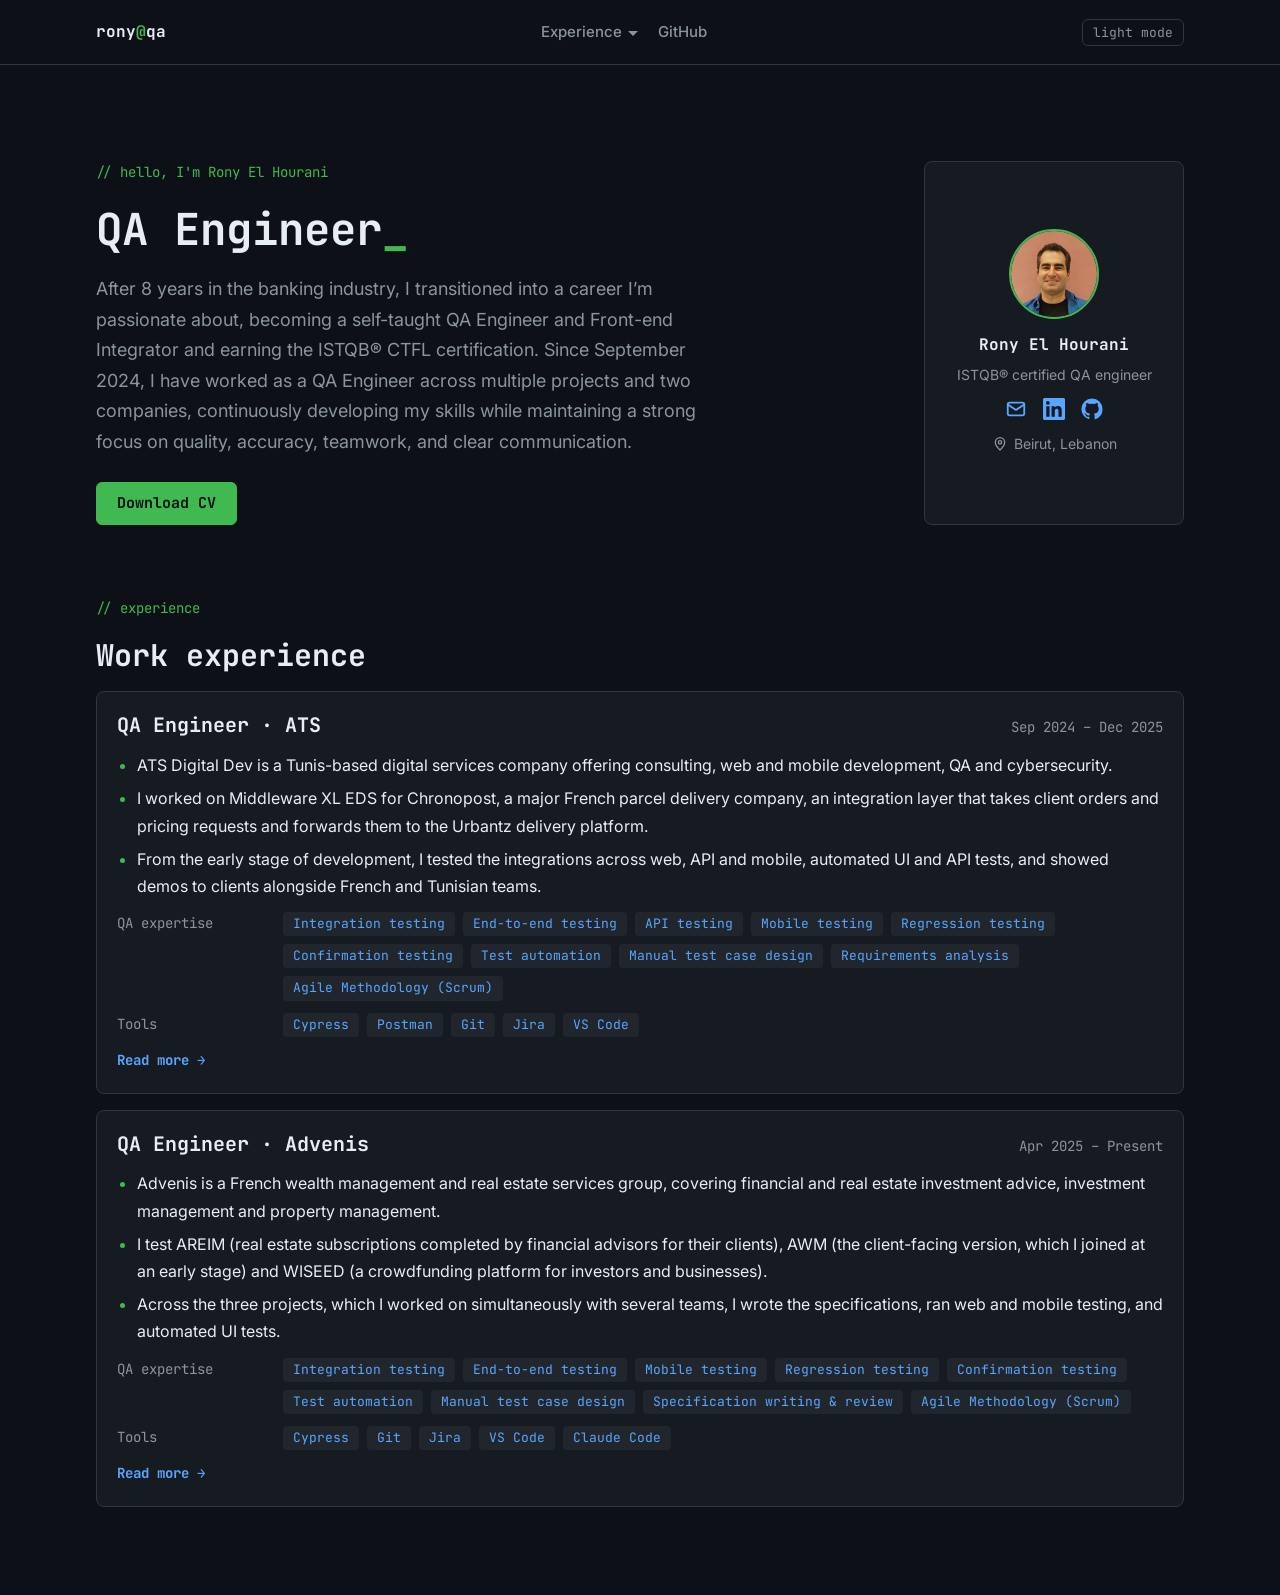
==== commit 0b530098: "[Home] rewrite ATS and Advenis experience cards with QA expertise and tools Co-Authored-By: Claude S" ====
--- a/index.html
+++ b/index.html
@@ -110,16 +110,24 @@
               <span class="job-card-dates">Sep 2024 &ndash; Dec 2025</span>
             </div>
             <ul class="job-card-bullets">
-              <li>Tested Middleware XL EDS for Chronopost, a layer that takes client orders and pricing requests and forwards them to the Urbantz delivery platform.</li>
-              <li>Ran heavy integration testing across web, API and mobile, and automated UI and API tests with Cypress.</li>
-              <li>Joined at an early stage, worked with French and Tunisian teams, and presented demos to clients.</li>
+              <li>ATS Digital Dev is a Tunis-based digital services company offering consulting, web and mobile development, QA and cybersecurity.</li>
+              <li>I worked on Middleware XL EDS for Chronopost, a major French parcel delivery company, an integration layer that takes client orders and pricing requests and forwards them to the Urbantz delivery platform.</li>
+              <li>From the early stage of development, I tested the integrations across web, API and mobile, automated UI and API tests, and showed demos to clients alongside French and Tunisian teams.</li>
             </ul>
             <dl class="skills-list">
               <div class="skills-group">
-                <dt>Testing types</dt>
+                <dt>QA expertise</dt>
                 <dd class="tags">
+                  <span class="tag">Integration testing</span>
                   <span class="tag">End-to-end testing</span>
                   <span class="tag">API testing</span>
+                  <span class="tag">Mobile testing</span>
+                  <span class="tag">Regression testing</span>
+                  <span class="tag">Confirmation testing</span>
+                  <span class="tag">Test automation</span>
+                  <span class="tag">Manual test case design</span>
+                  <span class="tag">Requirements analysis</span>
+                  <span class="tag">Agile Methodology (Scrum)</span>
                 </dd>
               </div>
               <div class="skills-group">
@@ -129,6 +137,7 @@
                   <span class="tag">Postman</span>
                   <span class="tag">Git</span>
                   <span class="tag">Jira</span>
+                  <span class="tag">VS Code</span>
                 </dd>
               </div>
             </dl>
@@ -140,15 +149,23 @@
               <span class="job-card-dates">Apr 2025 &ndash; Present</span>
             </div>
             <ul class="job-card-bullets">
-              <li>Test several financial services products at the same time: AREIM, AWM (real estate investment subscriptions) and WISEED (crowdfunding).</li>
-              <li>Contributed to AWM, a client-facing web application, from its early development stage.</li>
-              <li>Design and run manual tests for UI, API and mobile, and automate end-to-end and API tests with Cypress.</li>
+              <li>Advenis is a French wealth management and real estate services group, covering financial and real estate investment advice, investment management and property management.</li>
+              <li>I test AREIM (real estate subscriptions completed by financial advisors for their clients), AWM (the client-facing version, which I joined at an early stage) and WISEED (a crowdfunding platform for investors and businesses).</li>
+              <li>Across the three projects, which I worked on simultaneously with several teams, I wrote the specifications, ran web and mobile testing, and automated UI tests.</li>
             </ul>
             <dl class="skills-list">
               <div class="skills-group">
-                <dt>Testing types</dt>
+                <dt>QA expertise</dt>
                 <dd class="tags">
+                  <span class="tag">Integration testing</span>
                   <span class="tag">End-to-end testing</span>
+                  <span class="tag">Mobile testing</span>
+                  <span class="tag">Regression testing</span>
+                  <span class="tag">Confirmation testing</span>
+                  <span class="tag">Test automation</span>
+                  <span class="tag">Manual test case design</span>
+                  <span class="tag">Specification writing &amp; review</span>
+                  <span class="tag">Agile Methodology (Scrum)</span>
                 </dd>
               </div>
               <div class="skills-group">
@@ -157,6 +174,8 @@
                   <span class="tag">Cypress</span>
                   <span class="tag">Git</span>
                   <span class="tag">Jira</span>
+                  <span class="tag">VS Code</span>
+                  <span class="tag">Claude Code</span>
                 </dd>
               </div>
             </dl>
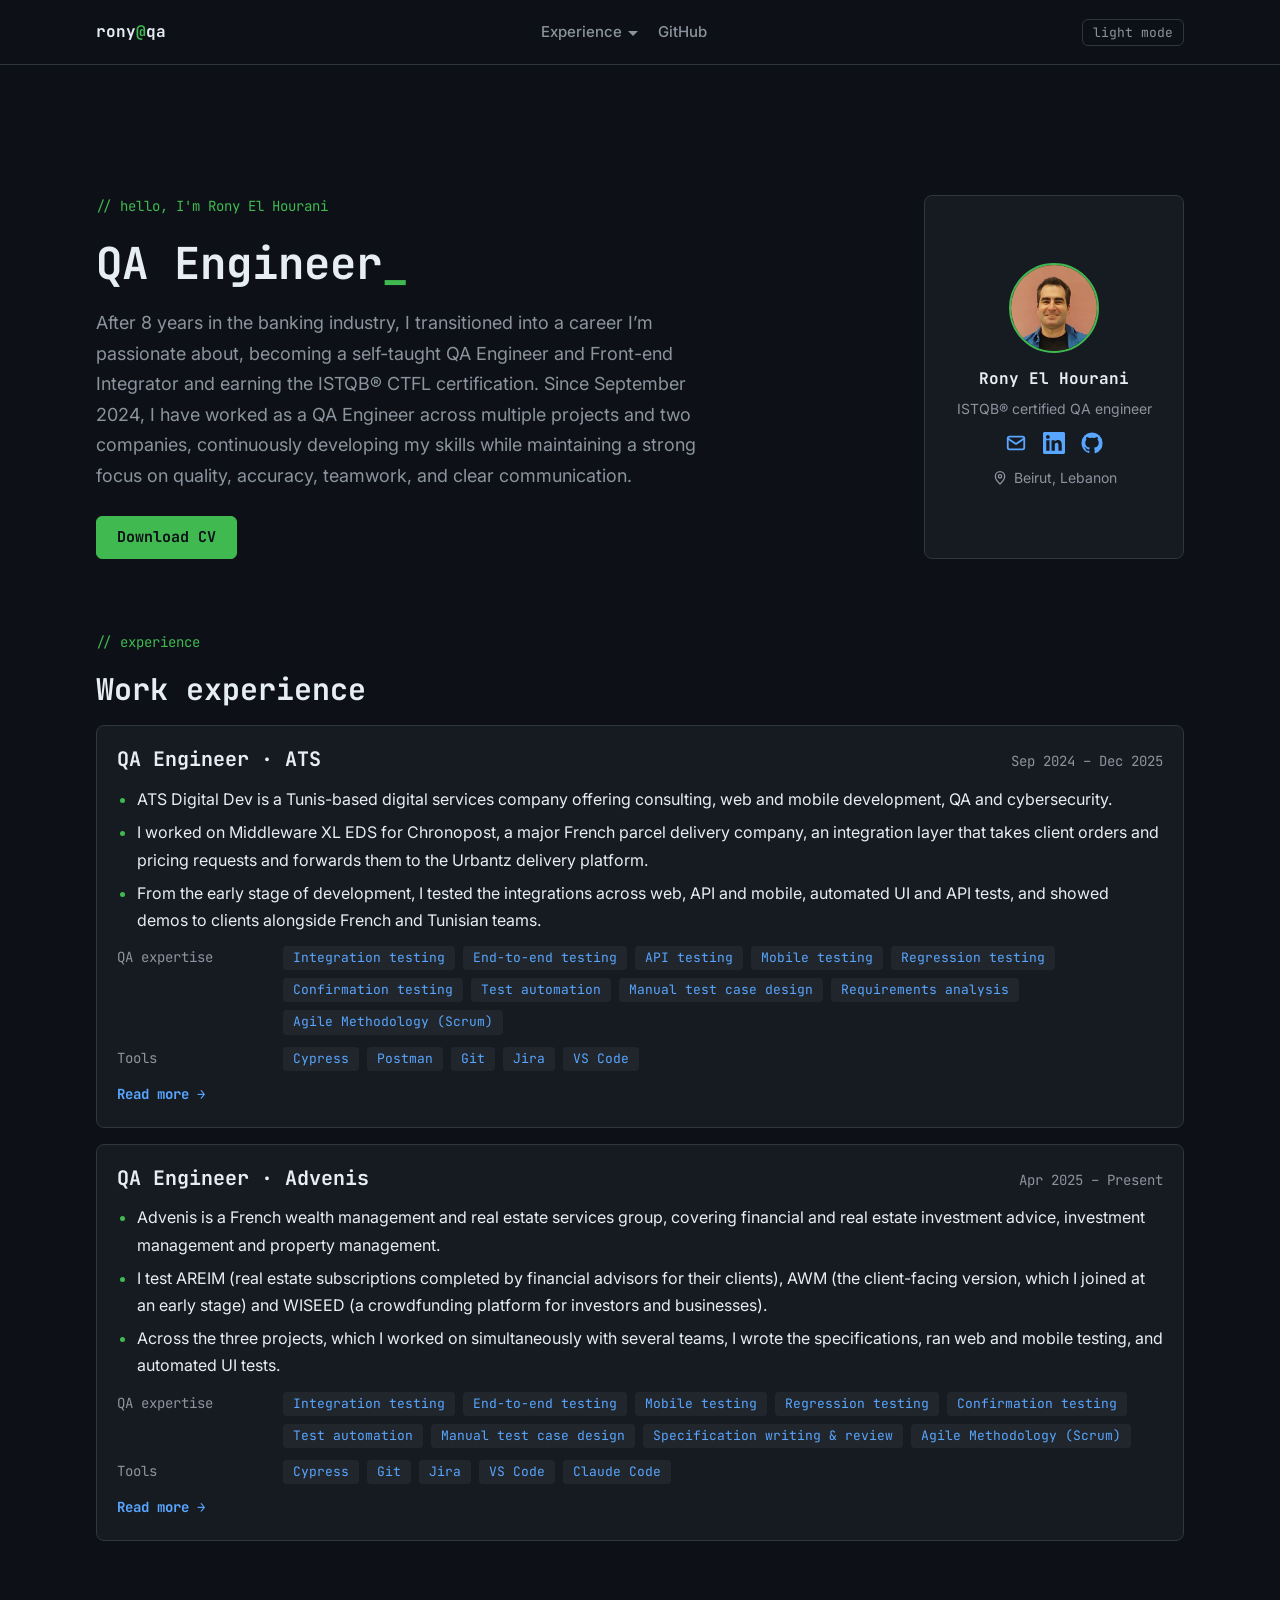
==== commit 104ba1bc: "[Home] add bouncing hover hint above the profile photo Co-Authored-By: Claude Sonnet 5.5 <noreply@an" ====
--- a/index.html
+++ b/index.html
@@ -68,6 +68,16 @@
             </div>
           </div>
           <div class="hero-profile-photo-slot">
+            <div class="hero-profile-hint" aria-hidden="true">
+              <div class="hero-profile-hint-body">
+                <div class="hero-profile-hint-bubble">
+                  <span class="hint-hover">Hover the<br />picture</span>
+                  <span class="hint-tap">Tap the<br />picture</span>
+                </div>
+                <svg class="hero-profile-hint-arrow" width="24" height="40" viewBox="0 0 24 40" fill="none" stroke="currentColor" stroke-width="3" stroke-linecap="round" stroke-linejoin="round"><path d="M12 2v34"/><path d="M4 28l8 9 8-9"/></svg>
+              </div>
+            </div>
+            <div class="hero-profile-ring" aria-hidden="true"></div>
             <div class="hero-profile-photo" tabindex="0" role="img" aria-label="Rony El Hourani">
               <img src="images/profile-face.jpg" alt="" width="90" height="90" />
             </div>
--- a/index.css
+++ b/index.css
@@ -10,7 +10,14 @@
 
 @media screen and (min-width: 768px) {
   .hero {
-    padding-top: 96px;
+    padding-top: 130px;
+  }
+}
+
+/* Room for the hint above the card when it wraps under the text */
+@media screen and (max-width: 767px) {
+  .hero-profile {
+    margin-top: 96px;
   }
 }
 
@@ -144,6 +151,113 @@
   opacity: 0;
 }
 
+/* Hint above the photo: visible and bouncing for 3s, hidden for 3s, repeat.
+   While the photo is hovered or focused the animation is removed (hidden); it restarts when the mouse leaves. */
+.hero-profile-hint {
+  position: absolute;
+  left: 50%;
+  bottom: 100%;
+  margin-bottom: 6px;
+  transform: translateX(-50%);
+  pointer-events: none;
+  opacity: 0;
+  animation: hint-cycle 6s infinite;
+}
+
+.hero-profile-hint-body {
+  display: flex;
+  flex-direction: column;
+  align-items: center;
+  animation: hint-bounce 1s ease-in-out infinite;
+}
+
+.hero-profile-hint-bubble {
+  width: 88px;
+  height: 88px;
+  display: grid;
+  place-items: center;
+  border-radius: 50%;
+  background: var(--accent);
+  color: var(--accent-fg);
+  font-family: var(--font-mono);
+  font-size: 12px;
+  font-weight: 700;
+  line-height: 1.25;
+  text-align: center;
+}
+
+.hero-profile-hint-arrow {
+  display: block;
+  margin-top: 2px;
+  color: var(--accent);
+}
+
+.hero-profile-ring {
+  position: absolute;
+  inset: 0;
+  border: 2px solid var(--accent);
+  border-radius: 50%;
+  pointer-events: none;
+  opacity: 0;
+  animation: hint-cycle 6s infinite;
+}
+
+.hero-profile-ring::before {
+  content: "";
+  position: absolute;
+  inset: -2px;
+  border: 2px solid var(--accent);
+  border-radius: 50%;
+  animation: hint-pulse 1s ease-out infinite;
+}
+
+.hero-profile:has(.hero-profile-photo:hover) .hero-profile-hint,
+.hero-profile:has(.hero-profile-photo:focus) .hero-profile-hint,
+.hero-profile:has(.hero-profile-photo:hover) .hero-profile-ring,
+.hero-profile:has(.hero-profile-photo:focus) .hero-profile-ring {
+  animation: none;
+  opacity: 0;
+}
+
+.hint-tap {
+  display: none;
+}
+
+@media (hover: none) {
+  .hint-hover {
+    display: none;
+  }
+
+  .hint-tap {
+    display: inline;
+  }
+}
+
+@keyframes hint-cycle {
+  0% { opacity: 0; }
+  4% { opacity: 1; }
+  46% { opacity: 1; }
+  50% { opacity: 0; }
+  100% { opacity: 0; }
+}
+
+@keyframes hint-bounce {
+  0%, 100% { transform: translateY(0); }
+  50% { transform: translateY(-10px); }
+}
+
+@keyframes hint-pulse {
+  from { transform: scale(1); }
+  to { transform: scale(1.35); }
+}
+
+@media (prefers-reduced-motion: reduce) {
+  .hero-profile-hint-body,
+  .hero-profile-ring::before {
+    animation: none;
+  }
+}
+
 @media (prefers-reduced-motion: reduce) {
   .hero-profile-fill,
   .hero-profile-fill::after,
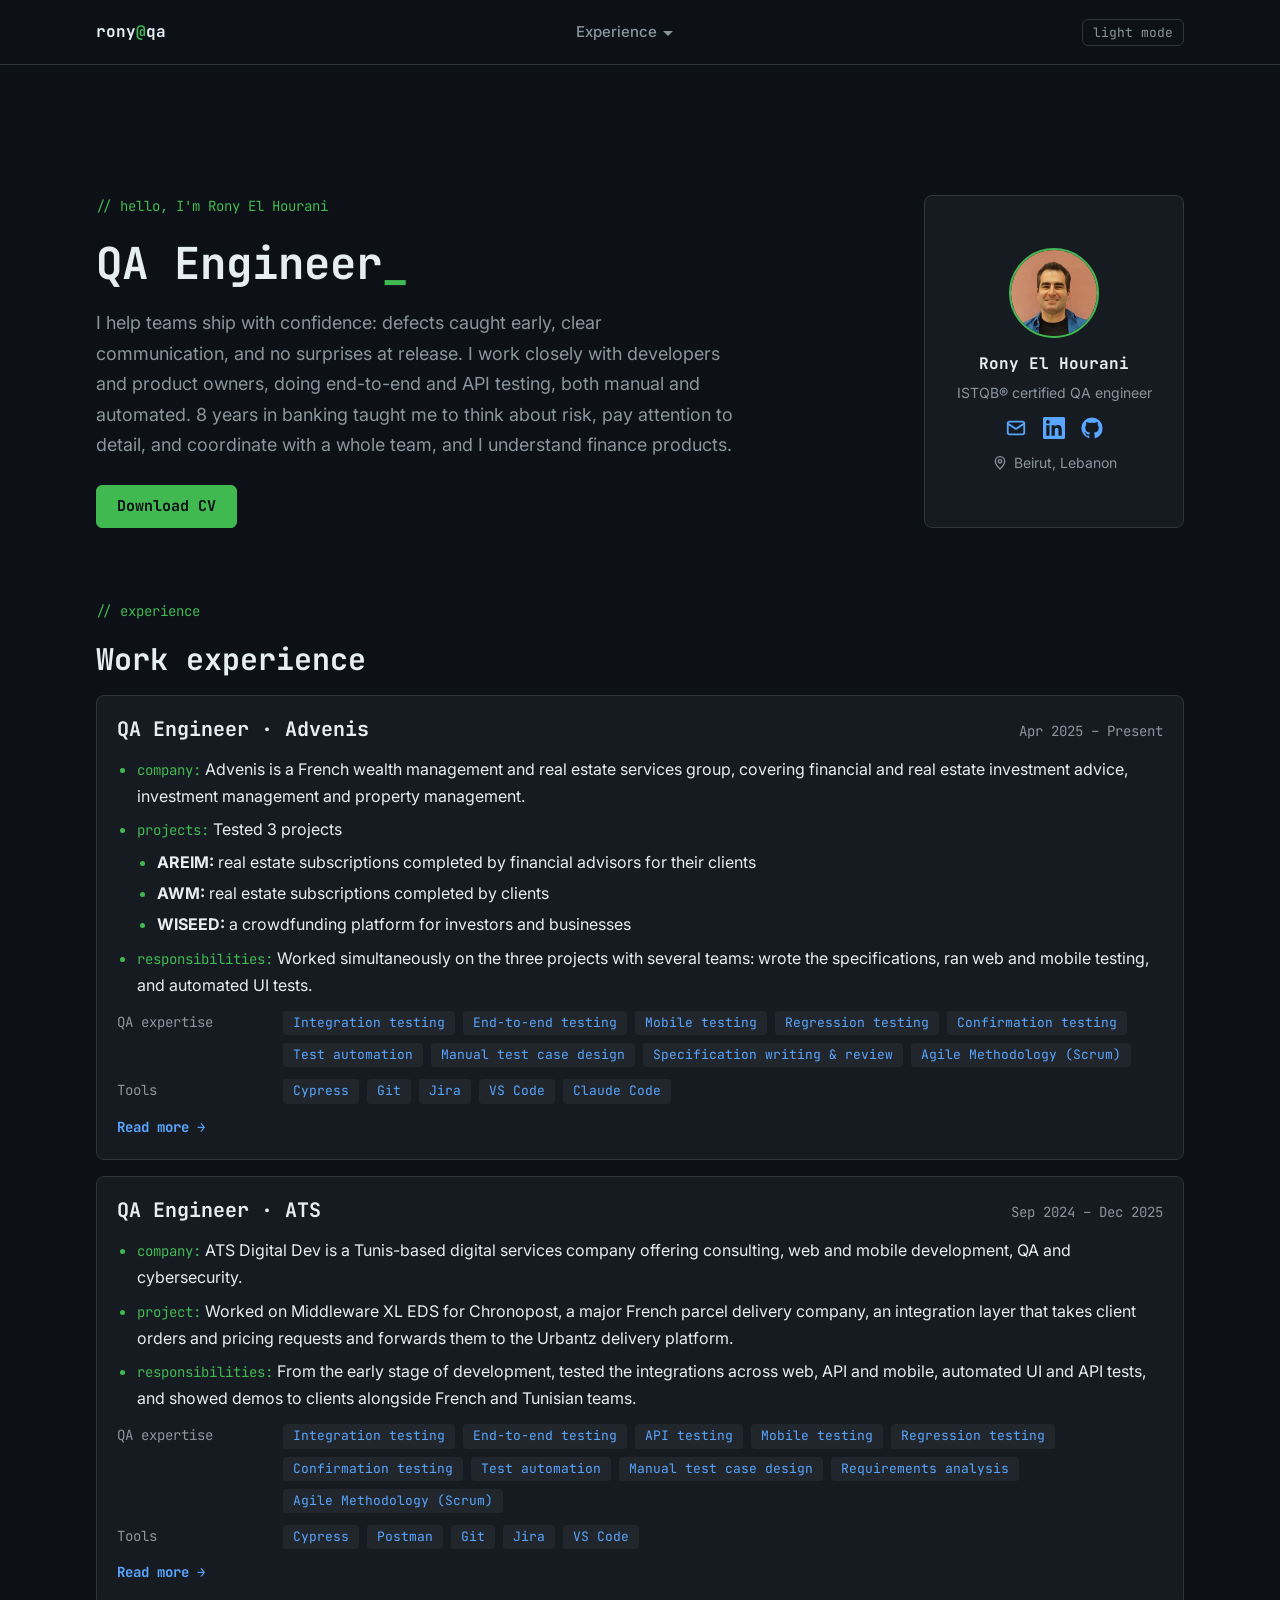
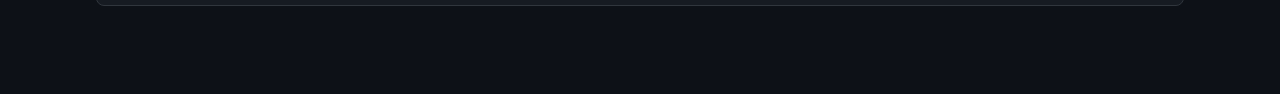
==== commit 64623aa2: "[Home] remove photo hint, rewrite hero intro and rework experience section Co-Authored-By: Claude So" ====
--- a/index.html
+++ b/index.html
@@ -29,12 +29,6 @@
             </div>
           </div>
           <a href="#projects" hidden>Projects</a>
-          <a
-            href="https://github.com/ronyelhourani/portfolio"
-            target="_blank"
-            rel="noopener noreferrer"
-            >GitHub</a
-          >
         </nav>
         <button type="button" class="theme-toggle">light mode</button>
       </div>
@@ -47,13 +41,12 @@
           <p class="eyebrow">// hello, I'm Rony El Hourani</p>
           <h1>QA Engineer<span class="cursor">_</span></h1>
           <p class="hero-pitch">
-            After 8 years in the banking industry, I transitioned into a career
-            I&rsquo;m passionate about, becoming a self-taught QA Engineer and
-            Front-end Integrator and earning the ISTQB&reg; CTFL
-            certification. Since September 2024, I have worked as a QA Engineer
-            across multiple projects and two companies, continuously developing
-            my skills while maintaining a strong focus on quality, accuracy,
-            teamwork, and clear communication.
+            I help teams ship with confidence: defects caught early, clear
+            communication, and no surprises at release. I work closely with
+            developers and product owners, doing end-to-end and API testing,
+            both manual and automated. 8 years in banking taught me to think
+            about risk, pay attention to detail, and coordinate with a whole
+            team, and I understand finance products.
           </p>
           <div class="hero-actions">
             <a href="cv/Rony-El-Hourani-CV.pdf" class="btn" target="_blank" rel="noopener noreferrer">Download CV</a>
@@ -68,16 +61,6 @@
             </div>
           </div>
           <div class="hero-profile-photo-slot">
-            <div class="hero-profile-hint" aria-hidden="true">
-              <div class="hero-profile-hint-body">
-                <div class="hero-profile-hint-bubble">
-                  <span class="hint-hover">Hover the<br />picture</span>
-                  <span class="hint-tap">Tap the<br />picture</span>
-                </div>
-                <svg class="hero-profile-hint-arrow" width="24" height="40" viewBox="0 0 24 40" fill="none" stroke="currentColor" stroke-width="3" stroke-linecap="round" stroke-linejoin="round"><path d="M12 2v34"/><path d="M4 28l8 9 8-9"/></svg>
-              </div>
-            </div>
-            <div class="hero-profile-ring" aria-hidden="true"></div>
             <div class="hero-profile-photo" tabindex="0" role="img" aria-label="Rony El Hourani">
               <img src="images/profile-face.jpg" alt="" width="90" height="90" />
             </div>
@@ -116,13 +99,58 @@
         <ul class="job-cards">
           <li class="job-card">
             <div class="job-card-header">
+              <h3>QA Engineer &middot; Advenis</h3>
+              <span class="job-card-dates">Apr 2025 &ndash; Present</span>
+            </div>
+            <ul class="job-card-bullets">
+              <li><span class="bullet-label">company:</span> Advenis is a French wealth management and real estate services group, covering financial and real estate investment advice, investment management and property management.</li>
+              <li>
+                <span class="bullet-label">projects:</span> Tested 3 projects
+                <ul class="job-card-sub-bullets">
+                  <li><strong>AREIM:</strong> real estate subscriptions completed by financial advisors for their clients</li>
+                  <li><strong>AWM:</strong> real estate subscriptions completed by clients</li>
+                  <li><strong>WISEED:</strong> a crowdfunding platform for investors and businesses</li>
+                </ul>
+              </li>
+              <li><span class="bullet-label">responsibilities:</span> Worked simultaneously on the three projects with several teams: wrote the specifications, ran web and mobile testing, and automated UI tests.</li>
+            </ul>
+            <dl class="skills-list">
+              <div class="skills-group">
+                <dt>QA expertise</dt>
+                <dd class="tags">
+                  <span class="tag">Integration testing</span>
+                  <span class="tag">End-to-end testing</span>
+                  <span class="tag">Mobile testing</span>
+                  <span class="tag">Regression testing</span>
+                  <span class="tag">Confirmation testing</span>
+                  <span class="tag">Test automation</span>
+                  <span class="tag">Manual test case design</span>
+                  <span class="tag">Specification writing &amp; review</span>
+                  <span class="tag">Agile Methodology (Scrum)</span>
+                </dd>
+              </div>
+              <div class="skills-group">
+                <dt>Tools</dt>
+                <dd class="tags">
+                  <span class="tag">Cypress</span>
+                  <span class="tag">Git</span>
+                  <span class="tag">Jira</span>
+                  <span class="tag">VS Code</span>
+                  <span class="tag">Claude Code</span>
+                </dd>
+              </div>
+            </dl>
+            <a href="experience/advenis.html" class="job-card-link">Read more &rarr;</a>
+          </li>
+          <li class="job-card">
+            <div class="job-card-header">
               <h3>QA Engineer &middot; ATS</h3>
               <span class="job-card-dates">Sep 2024 &ndash; Dec 2025</span>
             </div>
             <ul class="job-card-bullets">
-              <li>ATS Digital Dev is a Tunis-based digital services company offering consulting, web and mobile development, QA and cybersecurity.</li>
-              <li>I worked on Middleware XL EDS for Chronopost, a major French parcel delivery company, an integration layer that takes client orders and pricing requests and forwards them to the Urbantz delivery platform.</li>
-              <li>From the early stage of development, I tested the integrations across web, API and mobile, automated UI and API tests, and showed demos to clients alongside French and Tunisian teams.</li>
+              <li><span class="bullet-label">company:</span> ATS Digital Dev is a Tunis-based digital services company offering consulting, web and mobile development, QA and cybersecurity.</li>
+              <li><span class="bullet-label">project:</span> Worked on Middleware XL EDS for Chronopost, a major French parcel delivery company, an integration layer that takes client orders and pricing requests and forwards them to the Urbantz delivery platform.</li>
+              <li><span class="bullet-label">responsibilities:</span> From the early stage of development, tested the integrations across web, API and mobile, automated UI and API tests, and showed demos to clients alongside French and Tunisian teams.</li>
             </ul>
             <dl class="skills-list">
               <div class="skills-group">
@@ -152,44 +180,6 @@
               </div>
             </dl>
             <a href="experience/ats.html" class="job-card-link">Read more &rarr;</a>
-          </li>
-          <li class="job-card">
-            <div class="job-card-header">
-              <h3>QA Engineer &middot; Advenis</h3>
-              <span class="job-card-dates">Apr 2025 &ndash; Present</span>
-            </div>
-            <ul class="job-card-bullets">
-              <li>Advenis is a French wealth management and real estate services group, covering financial and real estate investment advice, investment management and property management.</li>
-              <li>I test AREIM (real estate subscriptions completed by financial advisors for their clients), AWM (the client-facing version, which I joined at an early stage) and WISEED (a crowdfunding platform for investors and businesses).</li>
-              <li>Across the three projects, which I worked on simultaneously with several teams, I wrote the specifications, ran web and mobile testing, and automated UI tests.</li>
-            </ul>
-            <dl class="skills-list">
-              <div class="skills-group">
-                <dt>QA expertise</dt>
-                <dd class="tags">
-                  <span class="tag">Integration testing</span>
-                  <span class="tag">End-to-end testing</span>
-                  <span class="tag">Mobile testing</span>
-                  <span class="tag">Regression testing</span>
-                  <span class="tag">Confirmation testing</span>
-                  <span class="tag">Test automation</span>
-                  <span class="tag">Manual test case design</span>
-                  <span class="tag">Specification writing &amp; review</span>
-                  <span class="tag">Agile Methodology (Scrum)</span>
-                </dd>
-              </div>
-              <div class="skills-group">
-                <dt>Tools</dt>
-                <dd class="tags">
-                  <span class="tag">Cypress</span>
-                  <span class="tag">Git</span>
-                  <span class="tag">Jira</span>
-                  <span class="tag">VS Code</span>
-                  <span class="tag">Claude Code</span>
-                </dd>
-              </div>
-            </dl>
-            <a href="experience/advenis.html" class="job-card-link">Read more &rarr;</a>
           </li>
         </ul>
       </section>
--- a/index.css
+++ b/index.css
@@ -11,13 +11,6 @@
 @media screen and (min-width: 768px) {
   .hero {
     padding-top: 130px;
-  }
-}
-
-/* Room for the hint above the card when it wraps under the text */
-@media screen and (max-width: 767px) {
-  .hero-profile {
-    margin-top: 96px;
   }
 }
 
@@ -151,113 +144,6 @@
   opacity: 0;
 }
 
-/* Hint above the photo: visible and bouncing for 3s, hidden for 3s, repeat.
-   While the photo is hovered or focused the animation is removed (hidden); it restarts when the mouse leaves. */
-.hero-profile-hint {
-  position: absolute;
-  left: 50%;
-  bottom: 100%;
-  margin-bottom: 6px;
-  transform: translateX(-50%);
-  pointer-events: none;
-  opacity: 0;
-  animation: hint-cycle 6s infinite;
-}
-
-.hero-profile-hint-body {
-  display: flex;
-  flex-direction: column;
-  align-items: center;
-  animation: hint-bounce 1s ease-in-out infinite;
-}
-
-.hero-profile-hint-bubble {
-  width: 88px;
-  height: 88px;
-  display: grid;
-  place-items: center;
-  border-radius: 50%;
-  background: var(--accent);
-  color: var(--accent-fg);
-  font-family: var(--font-mono);
-  font-size: 12px;
-  font-weight: 700;
-  line-height: 1.25;
-  text-align: center;
-}
-
-.hero-profile-hint-arrow {
-  display: block;
-  margin-top: 2px;
-  color: var(--accent);
-}
-
-.hero-profile-ring {
-  position: absolute;
-  inset: 0;
-  border: 2px solid var(--accent);
-  border-radius: 50%;
-  pointer-events: none;
-  opacity: 0;
-  animation: hint-cycle 6s infinite;
-}
-
-.hero-profile-ring::before {
-  content: "";
-  position: absolute;
-  inset: -2px;
-  border: 2px solid var(--accent);
-  border-radius: 50%;
-  animation: hint-pulse 1s ease-out infinite;
-}
-
-.hero-profile:has(.hero-profile-photo:hover) .hero-profile-hint,
-.hero-profile:has(.hero-profile-photo:focus) .hero-profile-hint,
-.hero-profile:has(.hero-profile-photo:hover) .hero-profile-ring,
-.hero-profile:has(.hero-profile-photo:focus) .hero-profile-ring {
-  animation: none;
-  opacity: 0;
-}
-
-.hint-tap {
-  display: none;
-}
-
-@media (hover: none) {
-  .hint-hover {
-    display: none;
-  }
-
-  .hint-tap {
-    display: inline;
-  }
-}
-
-@keyframes hint-cycle {
-  0% { opacity: 0; }
-  4% { opacity: 1; }
-  46% { opacity: 1; }
-  50% { opacity: 0; }
-  100% { opacity: 0; }
-}
-
-@keyframes hint-bounce {
-  0%, 100% { transform: translateY(0); }
-  50% { transform: translateY(-10px); }
-}
-
-@keyframes hint-pulse {
-  from { transform: scale(1); }
-  to { transform: scale(1.35); }
-}
-
-@media (prefers-reduced-motion: reduce) {
-  .hero-profile-hint-body,
-  .hero-profile-ring::before {
-    animation: none;
-  }
-}
-
 @media (prefers-reduced-motion: reduce) {
   .hero-profile-fill,
   .hero-profile-fill::after,
@@ -402,6 +288,25 @@
   color: var(--accent);
 }
 
+.job-card-sub-bullets {
+  display: flex;
+  flex-direction: column;
+  gap: 4px;
+  margin-top: 6px;
+  padding-left: 20px;
+  list-style: disc;
+}
+
+.job-card-sub-bullets li::marker {
+  color: var(--accent);
+}
+
+.bullet-label {
+  font-family: var(--font-mono);
+  font-size: 14px;
+  color: var(--accent);
+}
+
 .job-card-link {
   font-family: var(--font-mono);
   font-size: 14px;
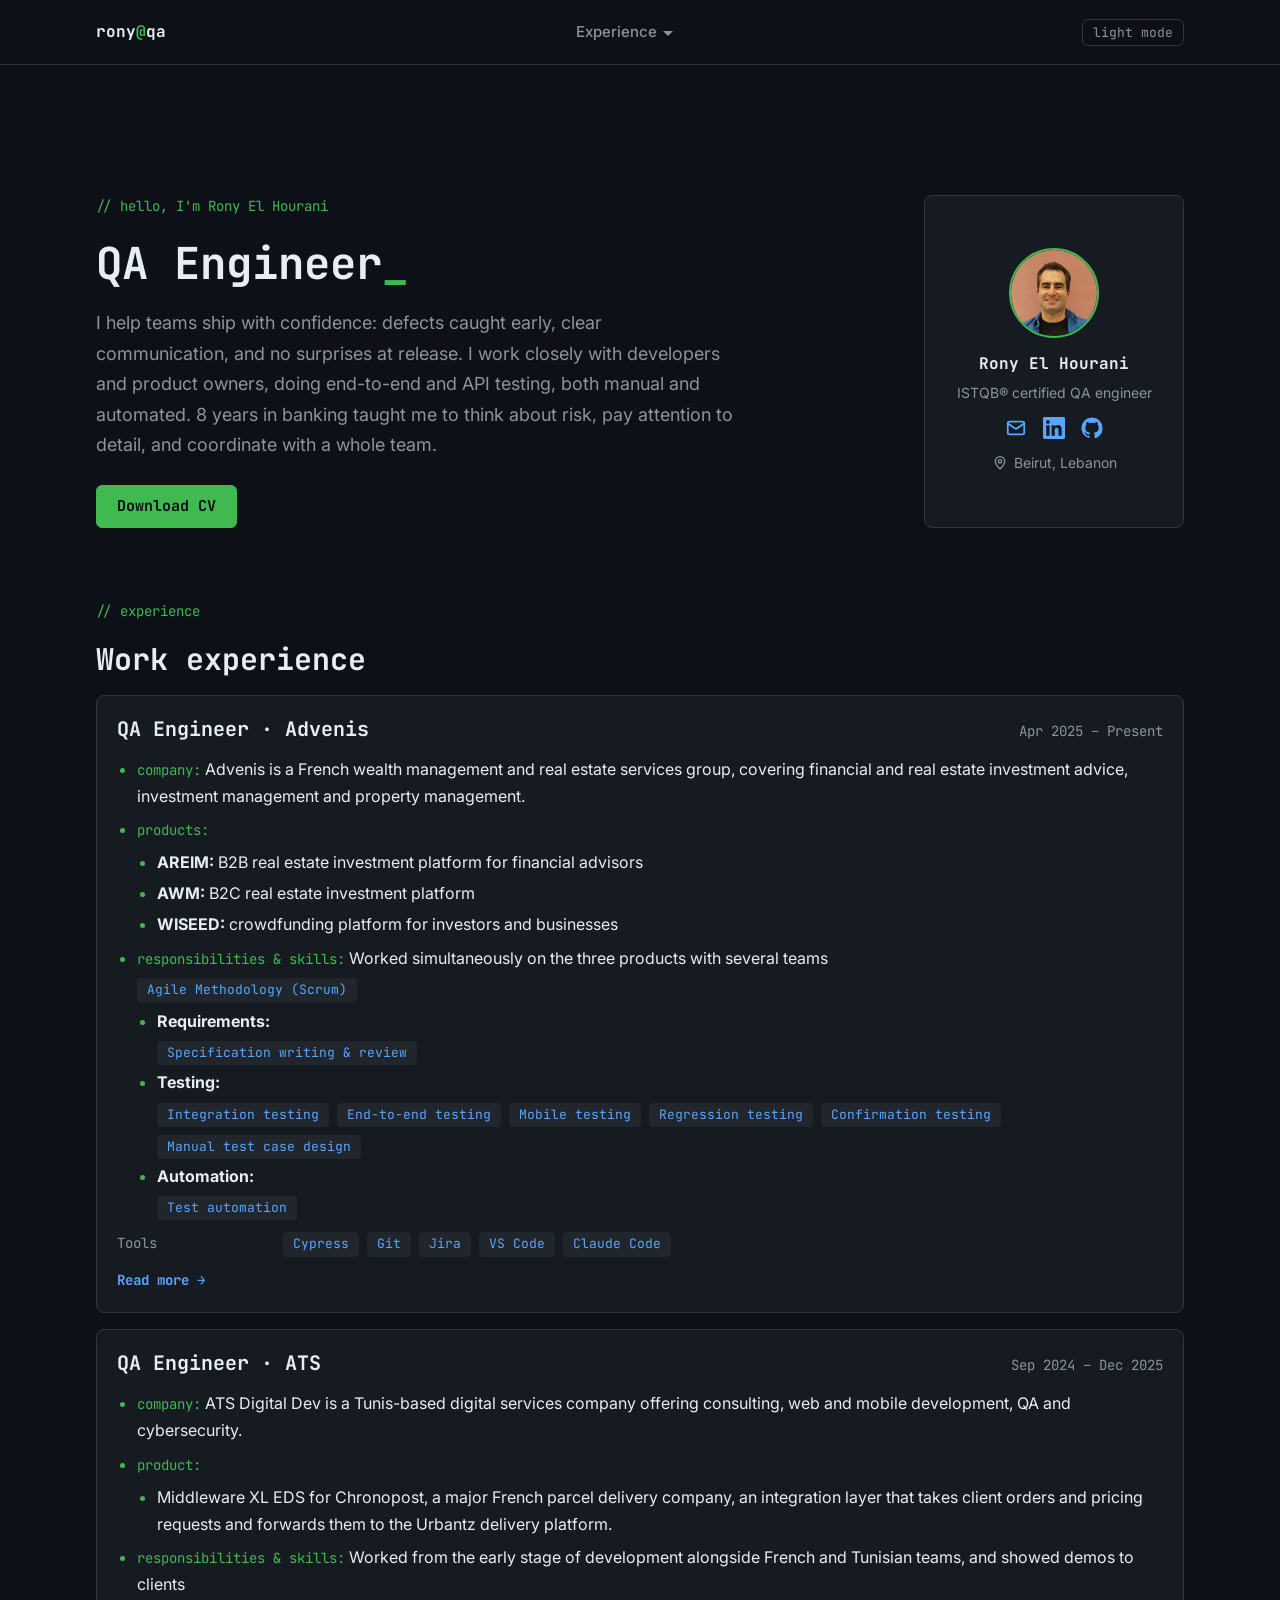
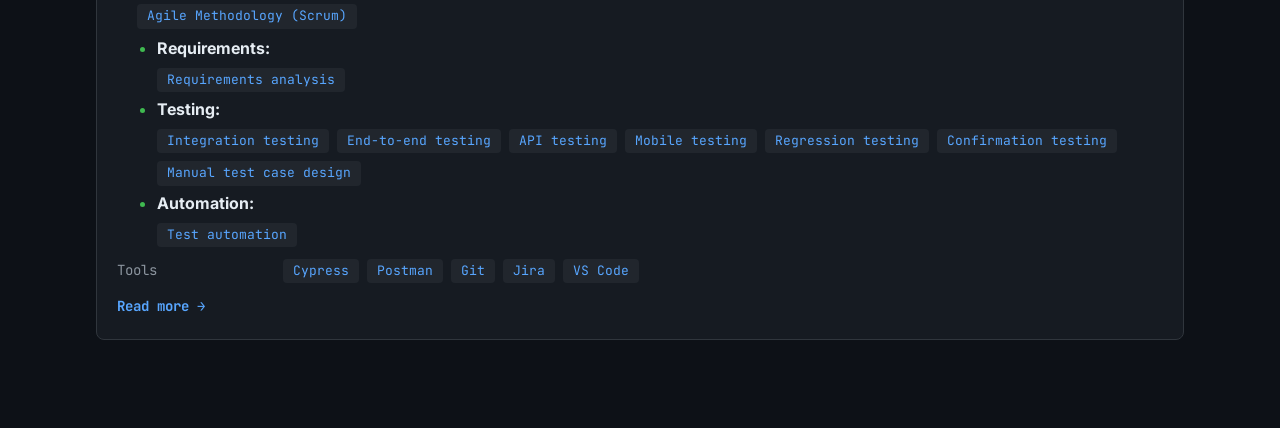
==== commit 03e21b6d: "[Home] merge responsibilities and QA expertise in experience cards and refine Advenis and ATS wordin" ====
--- a/index.html
+++ b/index.html
@@ -46,7 +46,7 @@
             developers and product owners, doing end-to-end and API testing,
             both manual and automated. 8 years in banking taught me to think
             about risk, pay attention to detail, and coordinate with a whole
-            team, and I understand finance products.
+            team.
           </p>
           <div class="hero-actions">
             <a href="cv/Rony-El-Hourani-CV.pdf" class="btn" target="_blank" rel="noopener noreferrer">Download CV</a>
@@ -105,30 +105,46 @@
             <ul class="job-card-bullets">
               <li><span class="bullet-label">company:</span> Advenis is a French wealth management and real estate services group, covering financial and real estate investment advice, investment management and property management.</li>
               <li>
-                <span class="bullet-label">projects:</span> Tested 3 projects
+                <span class="bullet-label">products:</span>
                 <ul class="job-card-sub-bullets">
-                  <li><strong>AREIM:</strong> real estate subscriptions completed by financial advisors for their clients</li>
-                  <li><strong>AWM:</strong> real estate subscriptions completed by clients</li>
-                  <li><strong>WISEED:</strong> a crowdfunding platform for investors and businesses</li>
+                  <li><strong>AREIM:</strong> B2B real estate investment platform for financial advisors</li>
+                  <li><strong>AWM:</strong> B2C real estate investment platform</li>
+                  <li><strong>WISEED:</strong> crowdfunding platform for investors and businesses</li>
                 </ul>
               </li>
-              <li><span class="bullet-label">responsibilities:</span> Worked simultaneously on the three projects with several teams: wrote the specifications, ran web and mobile testing, and automated UI tests.</li>
+              <li>
+                <span class="bullet-label">responsibilities &amp; skills:</span> Worked simultaneously on the three products with several teams
+                <div class="tags">
+                  <span class="tag">Agile Methodology (Scrum)</span>
+                </div>
+                <ul class="job-card-sub-bullets">
+                  <li>
+                    <strong>Requirements:</strong>
+                    <div class="tags">
+                      <span class="tag">Specification writing &amp; review</span>
+                    </div>
+                  </li>
+                  <li>
+                    <strong>Testing:</strong>
+                    <div class="tags">
+                      <span class="tag">Integration testing</span>
+                      <span class="tag">End-to-end testing</span>
+                      <span class="tag">Mobile testing</span>
+                      <span class="tag">Regression testing</span>
+                      <span class="tag">Confirmation testing</span>
+                      <span class="tag">Manual test case design</span>
+                    </div>
+                  </li>
+                  <li>
+                    <strong>Automation:</strong>
+                    <div class="tags">
+                      <span class="tag">Test automation</span>
+                    </div>
+                  </li>
+                </ul>
+              </li>
             </ul>
             <dl class="skills-list">
-              <div class="skills-group">
-                <dt>QA expertise</dt>
-                <dd class="tags">
-                  <span class="tag">Integration testing</span>
-                  <span class="tag">End-to-end testing</span>
-                  <span class="tag">Mobile testing</span>
-                  <span class="tag">Regression testing</span>
-                  <span class="tag">Confirmation testing</span>
-                  <span class="tag">Test automation</span>
-                  <span class="tag">Manual test case design</span>
-                  <span class="tag">Specification writing &amp; review</span>
-                  <span class="tag">Agile Methodology (Scrum)</span>
-                </dd>
-              </div>
               <div class="skills-group">
                 <dt>Tools</dt>
                 <dd class="tags">
@@ -149,25 +165,46 @@
             </div>
             <ul class="job-card-bullets">
               <li><span class="bullet-label">company:</span> ATS Digital Dev is a Tunis-based digital services company offering consulting, web and mobile development, QA and cybersecurity.</li>
-              <li><span class="bullet-label">project:</span> Worked on Middleware XL EDS for Chronopost, a major French parcel delivery company, an integration layer that takes client orders and pricing requests and forwards them to the Urbantz delivery platform.</li>
-              <li><span class="bullet-label">responsibilities:</span> From the early stage of development, tested the integrations across web, API and mobile, automated UI and API tests, and showed demos to clients alongside French and Tunisian teams.</li>
+              <li>
+                <span class="bullet-label">product:</span>
+                <ul class="job-card-sub-bullets">
+                  <li>Middleware XL EDS for Chronopost, a major French parcel delivery company, an integration layer that takes client orders and pricing requests and forwards them to the Urbantz delivery platform.</li>
+                </ul>
+              </li>
+              <li>
+                <span class="bullet-label">responsibilities &amp; skills:</span> Worked from the early stage of development alongside French and Tunisian teams, and showed demos to clients
+                <div class="tags">
+                  <span class="tag">Agile Methodology (Scrum)</span>
+                </div>
+                <ul class="job-card-sub-bullets">
+                  <li>
+                    <strong>Requirements:</strong>
+                    <div class="tags">
+                      <span class="tag">Requirements analysis</span>
+                    </div>
+                  </li>
+                  <li>
+                    <strong>Testing:</strong>
+                    <div class="tags">
+                      <span class="tag">Integration testing</span>
+                      <span class="tag">End-to-end testing</span>
+                      <span class="tag">API testing</span>
+                      <span class="tag">Mobile testing</span>
+                      <span class="tag">Regression testing</span>
+                      <span class="tag">Confirmation testing</span>
+                      <span class="tag">Manual test case design</span>
+                    </div>
+                  </li>
+                  <li>
+                    <strong>Automation:</strong>
+                    <div class="tags">
+                      <span class="tag">Test automation</span>
+                    </div>
+                  </li>
+                </ul>
+              </li>
             </ul>
             <dl class="skills-list">
-              <div class="skills-group">
-                <dt>QA expertise</dt>
-                <dd class="tags">
-                  <span class="tag">Integration testing</span>
-                  <span class="tag">End-to-end testing</span>
-                  <span class="tag">API testing</span>
-                  <span class="tag">Mobile testing</span>
-                  <span class="tag">Regression testing</span>
-                  <span class="tag">Confirmation testing</span>
-                  <span class="tag">Test automation</span>
-                  <span class="tag">Manual test case design</span>
-                  <span class="tag">Requirements analysis</span>
-                  <span class="tag">Agile Methodology (Scrum)</span>
-                </dd>
-              </div>
               <div class="skills-group">
                 <dt>Tools</dt>
                 <dd class="tags">
--- a/common.css
+++ b/common.css
@@ -13,6 +13,7 @@
   --link: #58a6ff;
   --pass: #3fb950;
   --fail: #f85149;
+  --warn: #d29922;
   --terminal-bg: #010409;
   --terminal-text: #e6edf3;
 
@@ -37,6 +38,7 @@
   --link: #0969da;
   --pass: #1a7f37;
   --fail: #cf222e;
+  --warn: #9a6700;
   --terminal-bg: #0d1117;
   --terminal-text: #e6edf3;
   color-scheme: light;
--- a/index.css
+++ b/index.css
@@ -301,6 +301,10 @@
   color: var(--accent);
 }
 
+.job-card-bullets .tags {
+  margin-top: 6px;
+}
+
 .bullet-label {
   font-family: var(--font-mono);
   font-size: 14px;
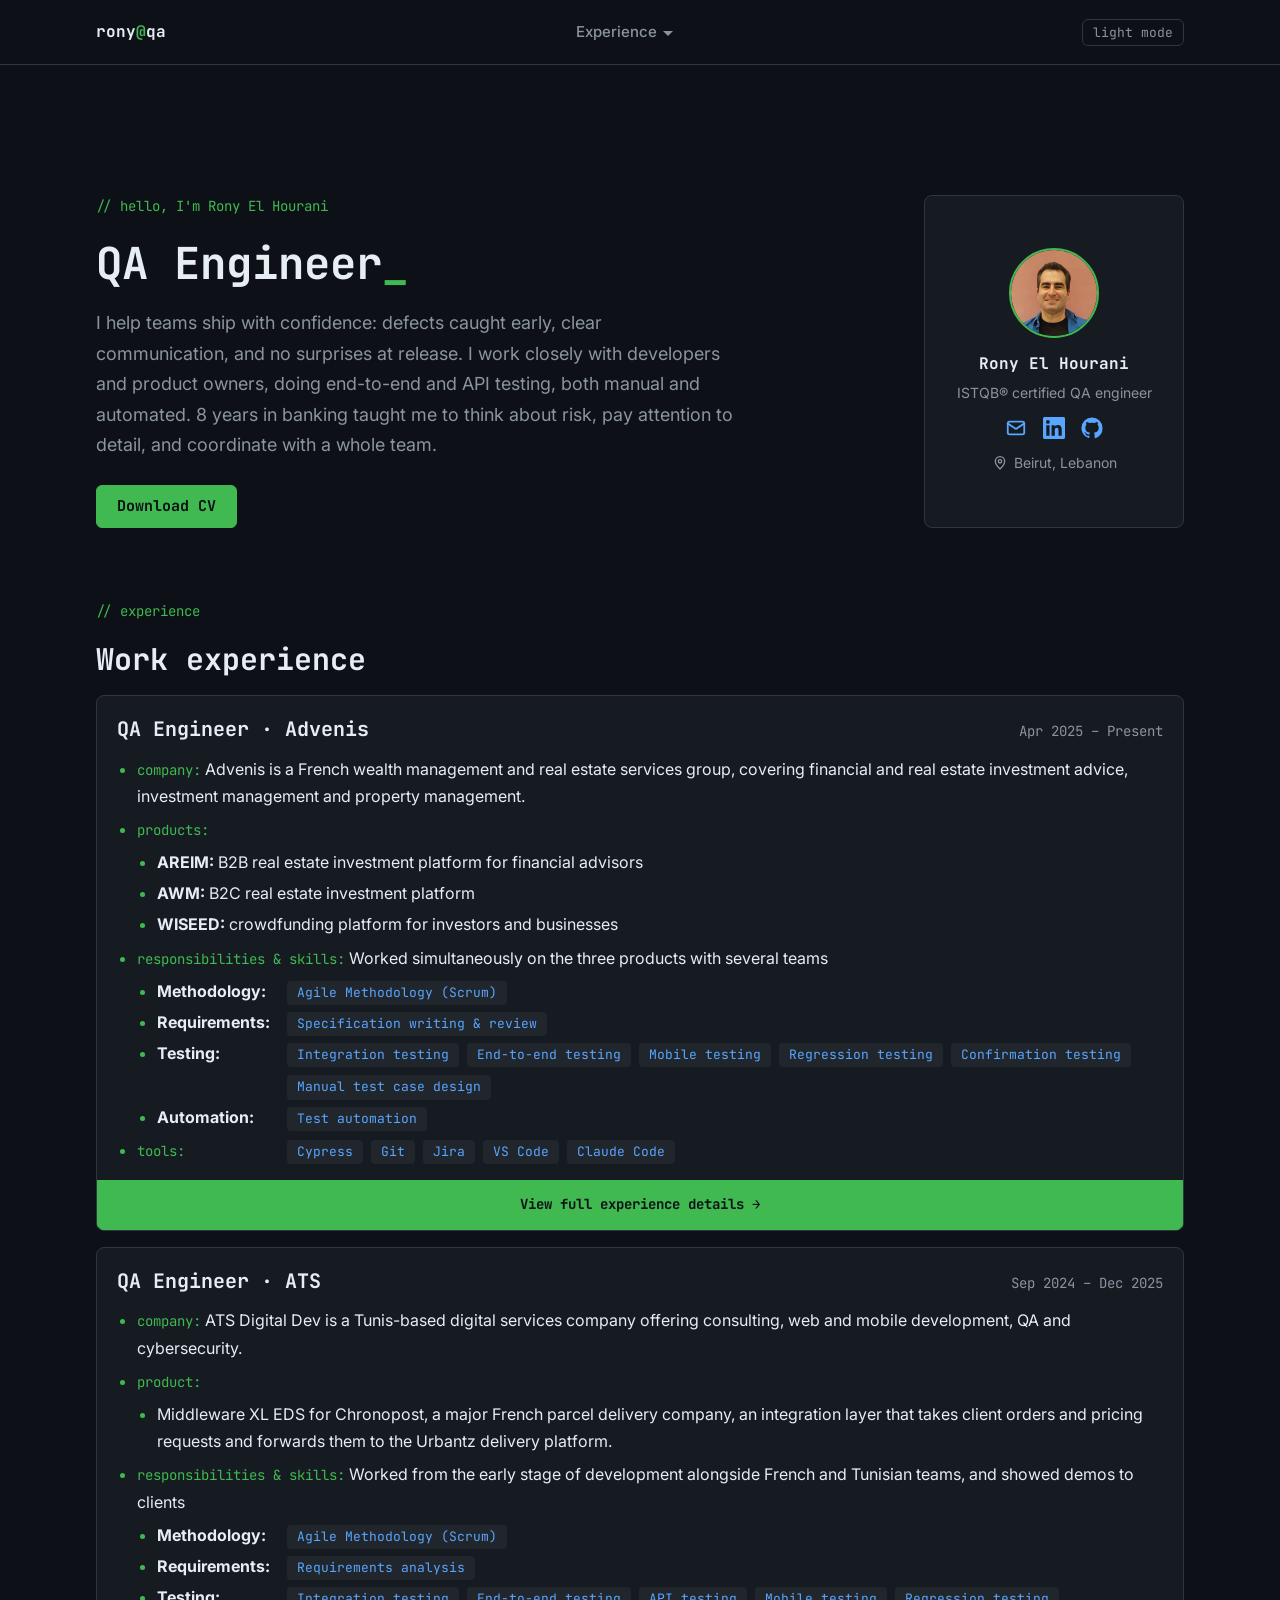
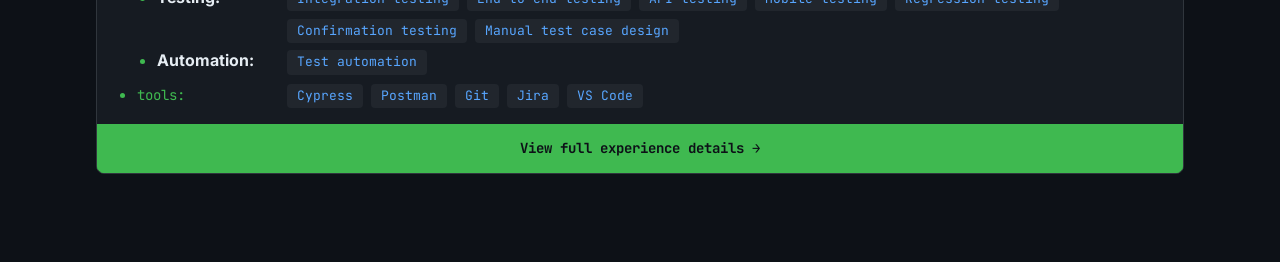
==== commit c30e3d60: "[Home] align experience tags and tools in rows and make Read more a footer bar Co-Authored-By: Claud" ====
--- a/index.html
+++ b/index.html
@@ -114,49 +114,60 @@
               </li>
               <li>
                 <span class="bullet-label">responsibilities &amp; skills:</span> Worked simultaneously on the three products with several teams
-                <div class="tags">
-                  <span class="tag">Agile Methodology (Scrum)</span>
+                <ul class="job-card-sub-bullets">
+                  <li>
+                    <div class="skill-row">
+                      <strong>Methodology:</strong>
+                      <div class="tags">
+                        <span class="tag">Agile Methodology (Scrum)</span>
+                      </div>
+                    </div>
+                  </li>
+                  <li>
+                    <div class="skill-row">
+                      <strong>Requirements:</strong>
+                      <div class="tags">
+                        <span class="tag">Specification writing &amp; review</span>
+                      </div>
+                    </div>
+                  </li>
+                  <li>
+                    <div class="skill-row">
+                      <strong>Testing:</strong>
+                      <div class="tags">
+                        <span class="tag">Integration testing</span>
+                        <span class="tag">End-to-end testing</span>
+                        <span class="tag">Mobile testing</span>
+                        <span class="tag">Regression testing</span>
+                        <span class="tag">Confirmation testing</span>
+                        <span class="tag">Manual test case design</span>
+                      </div>
+                    </div>
+                  </li>
+                  <li>
+                    <div class="skill-row">
+                      <strong>Automation:</strong>
+                      <div class="tags">
+                        <span class="tag">Test automation</span>
+                      </div>
+                    </div>
+                  </li>
+                </ul>
+              </li>
+              <li>
+                <div class="skill-row skill-row-top">
+                  <span class="bullet-label">tools:</span>
+                  <div class="tags">
+                      <span class="tag">Cypress</span>
+                      <span class="tag">Git</span>
+                      <span class="tag">Jira</span>
+                      <span class="tag">VS Code</span>
+                      <span class="tag">Claude Code</span>
+                  </div>
                 </div>
-                <ul class="job-card-sub-bullets">
-                  <li>
-                    <strong>Requirements:</strong>
-                    <div class="tags">
-                      <span class="tag">Specification writing &amp; review</span>
-                    </div>
-                  </li>
-                  <li>
-                    <strong>Testing:</strong>
-                    <div class="tags">
-                      <span class="tag">Integration testing</span>
-                      <span class="tag">End-to-end testing</span>
-                      <span class="tag">Mobile testing</span>
-                      <span class="tag">Regression testing</span>
-                      <span class="tag">Confirmation testing</span>
-                      <span class="tag">Manual test case design</span>
-                    </div>
-                  </li>
-                  <li>
-                    <strong>Automation:</strong>
-                    <div class="tags">
-                      <span class="tag">Test automation</span>
-                    </div>
-                  </li>
-                </ul>
               </li>
             </ul>
-            <dl class="skills-list">
-              <div class="skills-group">
-                <dt>Tools</dt>
-                <dd class="tags">
-                  <span class="tag">Cypress</span>
-                  <span class="tag">Git</span>
-                  <span class="tag">Jira</span>
-                  <span class="tag">VS Code</span>
-                  <span class="tag">Claude Code</span>
-                </dd>
-              </div>
-            </dl>
-            <a href="experience/advenis.html" class="job-card-link">Read more &rarr;</a>
+            <a href="experience/advenis.html" class="btn job-card-link">View full experience details &rarr;</a>
           </li>
           <li class="job-card">
             <div class="job-card-header">
@@ -173,50 +184,61 @@
               </li>
               <li>
                 <span class="bullet-label">responsibilities &amp; skills:</span> Worked from the early stage of development alongside French and Tunisian teams, and showed demos to clients
-                <div class="tags">
-                  <span class="tag">Agile Methodology (Scrum)</span>
+                <ul class="job-card-sub-bullets">
+                  <li>
+                    <div class="skill-row">
+                      <strong>Methodology:</strong>
+                      <div class="tags">
+                        <span class="tag">Agile Methodology (Scrum)</span>
+                      </div>
+                    </div>
+                  </li>
+                  <li>
+                    <div class="skill-row">
+                      <strong>Requirements:</strong>
+                      <div class="tags">
+                        <span class="tag">Requirements analysis</span>
+                      </div>
+                    </div>
+                  </li>
+                  <li>
+                    <div class="skill-row">
+                      <strong>Testing:</strong>
+                      <div class="tags">
+                        <span class="tag">Integration testing</span>
+                        <span class="tag">End-to-end testing</span>
+                        <span class="tag">API testing</span>
+                        <span class="tag">Mobile testing</span>
+                        <span class="tag">Regression testing</span>
+                        <span class="tag">Confirmation testing</span>
+                        <span class="tag">Manual test case design</span>
+                      </div>
+                    </div>
+                  </li>
+                  <li>
+                    <div class="skill-row">
+                      <strong>Automation:</strong>
+                      <div class="tags">
+                        <span class="tag">Test automation</span>
+                      </div>
+                    </div>
+                  </li>
+                </ul>
+              </li>
+              <li>
+                <div class="skill-row skill-row-top">
+                  <span class="bullet-label">tools:</span>
+                  <div class="tags">
+                      <span class="tag">Cypress</span>
+                      <span class="tag">Postman</span>
+                      <span class="tag">Git</span>
+                      <span class="tag">Jira</span>
+                      <span class="tag">VS Code</span>
+                  </div>
                 </div>
-                <ul class="job-card-sub-bullets">
-                  <li>
-                    <strong>Requirements:</strong>
-                    <div class="tags">
-                      <span class="tag">Requirements analysis</span>
-                    </div>
-                  </li>
-                  <li>
-                    <strong>Testing:</strong>
-                    <div class="tags">
-                      <span class="tag">Integration testing</span>
-                      <span class="tag">End-to-end testing</span>
-                      <span class="tag">API testing</span>
-                      <span class="tag">Mobile testing</span>
-                      <span class="tag">Regression testing</span>
-                      <span class="tag">Confirmation testing</span>
-                      <span class="tag">Manual test case design</span>
-                    </div>
-                  </li>
-                  <li>
-                    <strong>Automation:</strong>
-                    <div class="tags">
-                      <span class="tag">Test automation</span>
-                    </div>
-                  </li>
-                </ul>
               </li>
             </ul>
-            <dl class="skills-list">
-              <div class="skills-group">
-                <dt>Tools</dt>
-                <dd class="tags">
-                  <span class="tag">Cypress</span>
-                  <span class="tag">Postman</span>
-                  <span class="tag">Git</span>
-                  <span class="tag">Jira</span>
-                  <span class="tag">VS Code</span>
-                </dd>
-              </div>
-            </dl>
-            <a href="experience/ats.html" class="job-card-link">Read more &rarr;</a>
+            <a href="experience/ats.html" class="btn job-card-link">View full experience details &rarr;</a>
           </li>
         </ul>
       </section>
--- a/common.css
+++ b/common.css
@@ -14,6 +14,7 @@
   --pass: #3fb950;
   --fail: #f85149;
   --warn: #d29922;
+  --violet: #a371f7;
   --terminal-bg: #010409;
   --terminal-text: #e6edf3;
 
@@ -39,6 +40,7 @@
   --pass: #1a7f37;
   --fail: #cf222e;
   --warn: #9a6700;
+  --violet: #8250df;
   --terminal-bg: #0d1117;
   --terminal-text: #e6edf3;
   color-scheme: light;
--- a/index.css
+++ b/index.css
@@ -256,7 +256,8 @@
   display: flex;
   flex-direction: column;
   gap: 12px;
-  padding: 20px;
+  padding: 20px 20px 0;
+  overflow: hidden;
   background-color: var(--surface);
   border: 1px solid var(--border);
   border-radius: var(--radius);
@@ -305,42 +306,43 @@
   margin-top: 6px;
 }
 
+/* Sub-bullets that hold tags (Requirements, Testing, Automation): label and tags on one row, tags aligned in a column */
+.skill-row {
+  display: grid;
+  grid-template-columns: 1fr;
+  gap: 4px;
+}
+
+.job-card-bullets .skill-row .tags {
+  margin-top: 0;
+}
+
+@media screen and (min-width: 768px) {
+  .skill-row {
+    grid-template-columns: 120px 1fr;
+    gap: 10px;
+    align-items: baseline;
+  }
+
+  .skill-row-top {
+    grid-template-columns: 140px 1fr;
+  }
+}
+
 .bullet-label {
   font-family: var(--font-mono);
   font-size: 14px;
   color: var(--accent);
 }
 
+/* Full-width footer bar closing the card */
 .job-card-link {
-  font-family: var(--font-mono);
-  font-size: 14px;
-  font-weight: 700;
-}
-
-/* COMPONENT: skills-list */
-.skills-list {
-  display: flex;
-  flex-direction: column;
-  gap: 12px;
-}
-
-.skills-group {
-  display: grid;
-  grid-template-columns: 1fr;
-  gap: 6px;
-}
-
-@media screen and (min-width: 768px) {
-  .skills-group {
-    grid-template-columns: 160px 1fr;
-    align-items: baseline;
-  }
-}
-
-.skills-group dt {
-  font-family: var(--font-mono);
-  font-size: 14px;
-  color: var(--muted);
+  display: block;
+  margin: 4px -20px 0;
+  padding: 14px 20px;
+  border-radius: 0;
+  text-align: center;
+  font-size: 14px;
 }
 
 /* COMPONENT: project-cards-list */
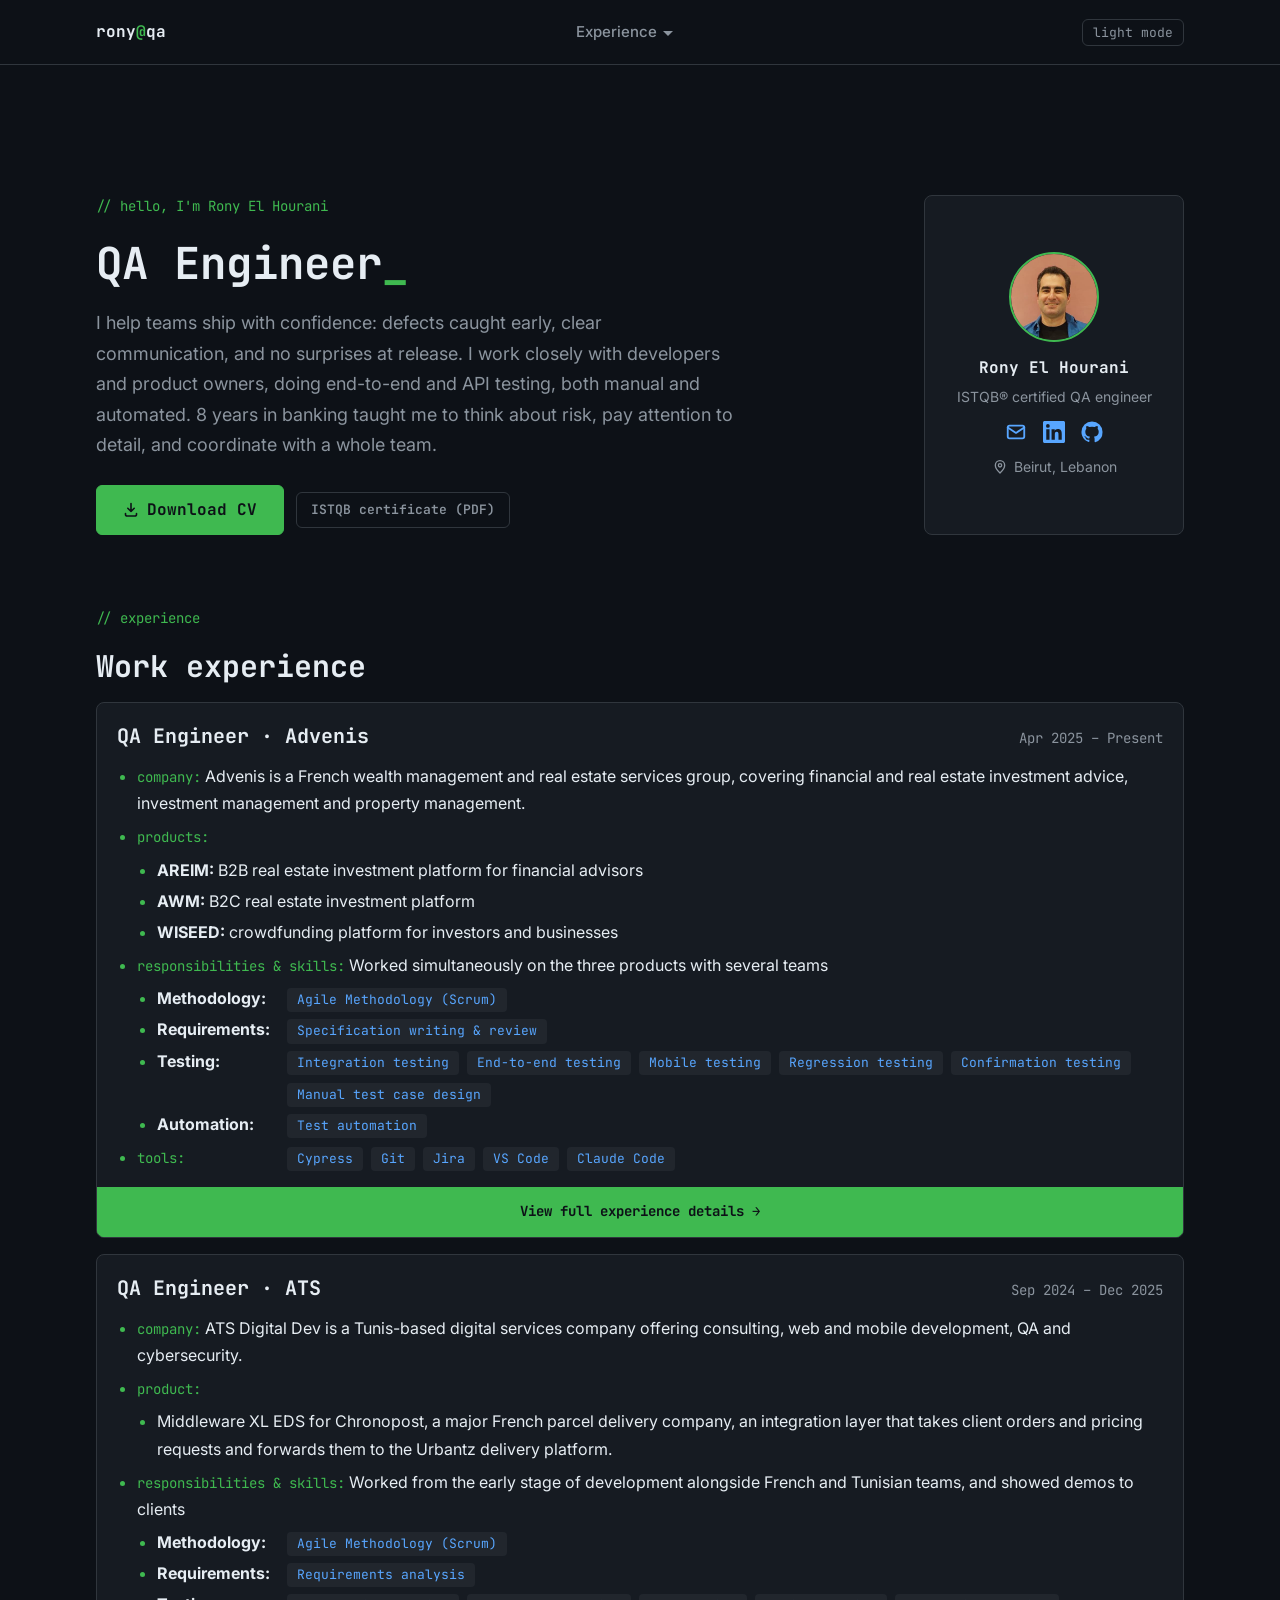
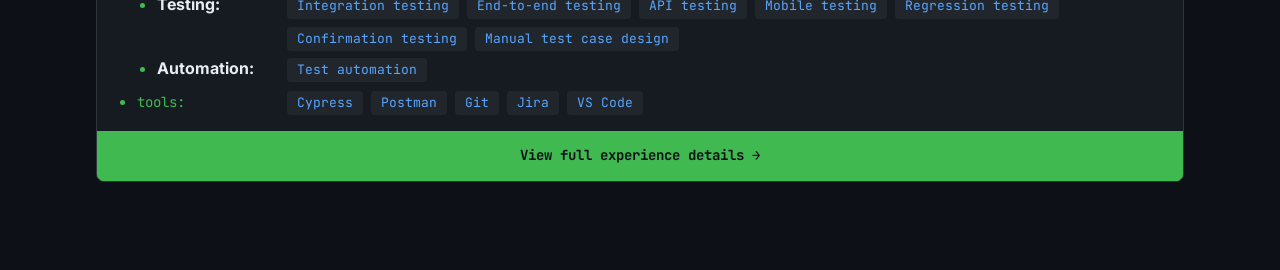
==== commit 7401b62d: "[Home] add ISTQB certificate download button Co-Authored-By: Claude Sonnet 5.5 <noreply@anthropic.co" ====
--- a/index.html
+++ b/index.html
@@ -49,7 +49,11 @@
             team.
           </p>
           <div class="hero-actions">
-            <a href="cv/Rony-El-Hourani-CV.pdf" class="btn" target="_blank" rel="noopener noreferrer">Download CV</a>
+            <a href="cv/Rony-El-Hourani-CV.pdf" class="btn btn-lg" target="_blank" rel="noopener noreferrer">
+              <svg viewBox="0 0 16 16" aria-hidden="true"><path d="M8 1.5v8m0 0L4.8 6.3M8 9.5l3.2-3.2M2.5 11.5v1a1.5 1.5 0 0 0 1.5 1.5h8a1.5 1.5 0 0 0 1.5-1.5v-1" fill="none" stroke="currentColor" stroke-width="1.6" stroke-linecap="round" stroke-linejoin="round"/></svg>
+              Download CV
+            </a>
+            <a href="cv/ISTQB-Foundation-Level-Certificate.pdf" class="btn btn-sm btn-ghost" target="_blank" rel="noopener noreferrer">ISTQB certificate (PDF)</a>
           </div>
         </div>
         <aside class="hero-profile">
--- a/common.css
+++ b/common.css
@@ -198,6 +198,41 @@
   color: var(--accent);
 }
 
+.btn svg {
+  width: 16px;
+  height: 16px;
+  flex: none;
+}
+
+.btn:has(svg) {
+  display: inline-flex;
+  align-items: center;
+  gap: 8px;
+}
+
+.btn-lg {
+  padding: 13px 26px;
+  font-size: 16px;
+}
+
+.btn-sm {
+  padding: 8px 14px;
+  font-size: 13px;
+  font-weight: 600;
+}
+
+.btn-ghost {
+  background-color: transparent;
+  border-color: var(--border);
+  color: var(--muted);
+}
+
+.btn-ghost:hover {
+  border-color: var(--accent);
+  color: var(--text);
+  opacity: 1;
+}
+
 /* TAGS (tools and skills) */
 .tags {
   display: flex;
--- a/index.css
+++ b/index.css
@@ -236,6 +236,7 @@
 .hero-actions {
   display: flex;
   flex-wrap: wrap;
+  align-items: center;
   gap: 12px;
   margin-top: 8px;
 }
